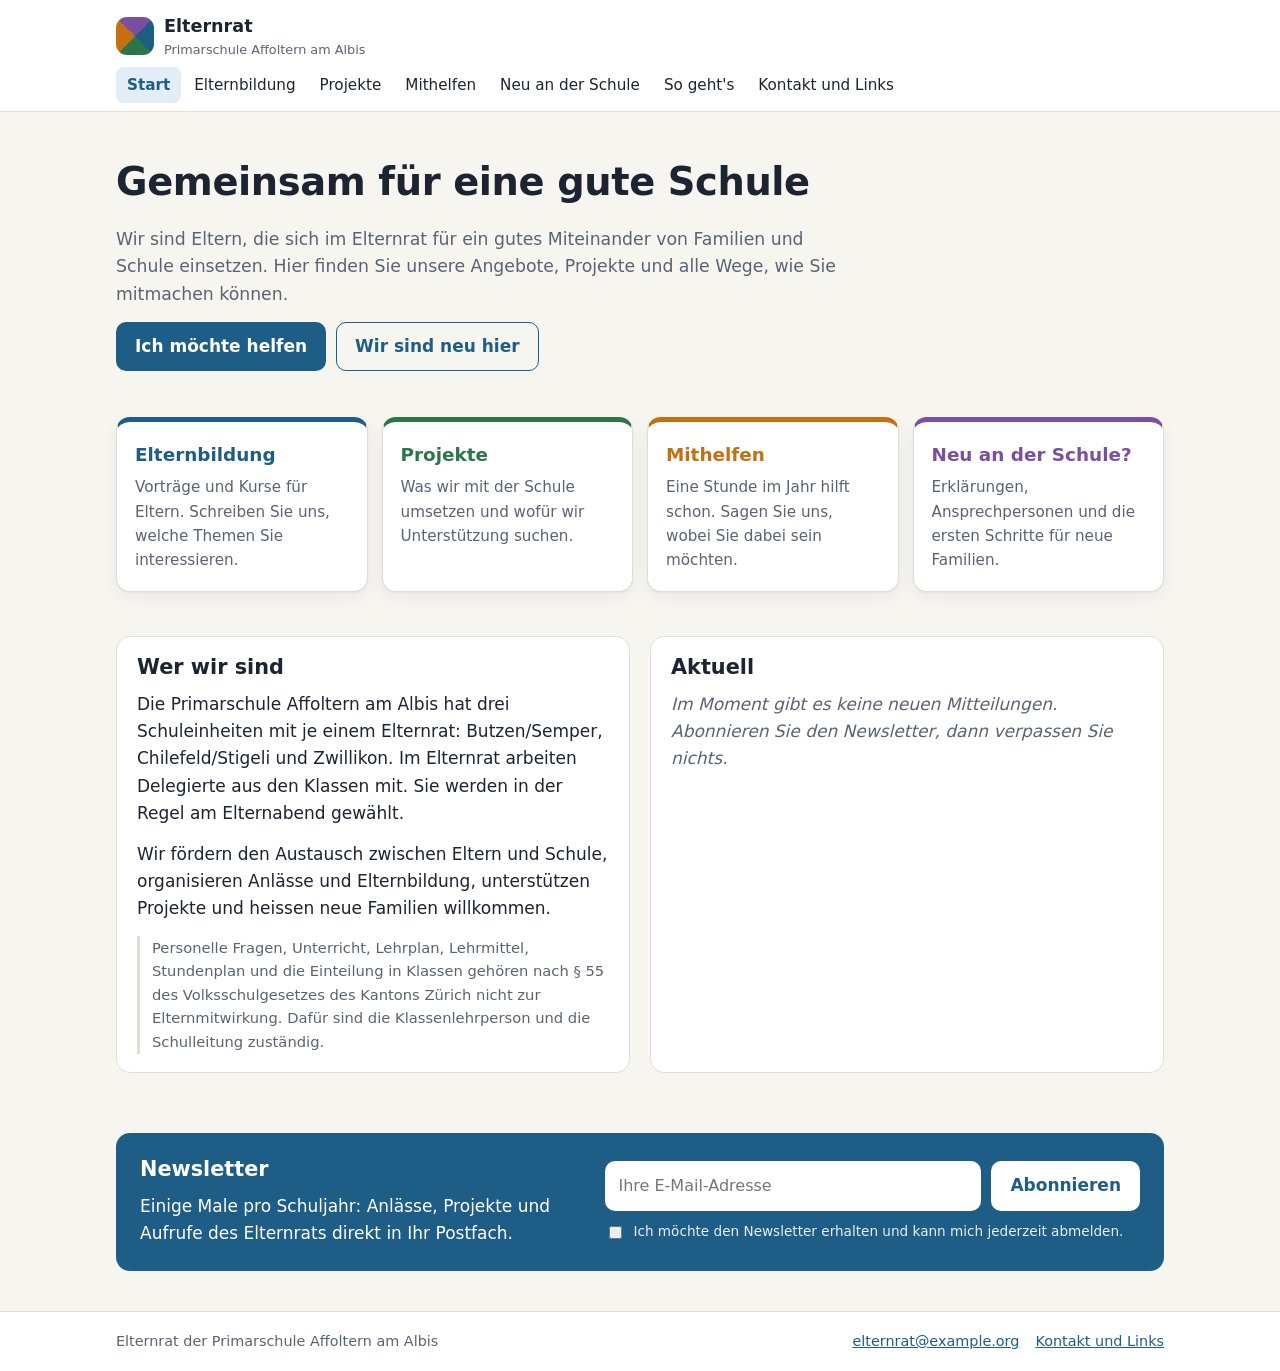
==== website/index.html @ ceb00a60 "Website des Elternrats der Primarschule Affoltern am Albis Statische Website mit Elternbildung (Them" ====
<!doctype html>
<html lang="de-CH">
<head>
  <meta charset="utf-8">
  <meta name="viewport" content="width=device-width, initial-scale=1">
  <title>Elternrat Primarschule Affoltern am Albis</title>
  <meta name="description" content="Elternrat der Primarschule Affoltern am Albis: Elternbildung, Projekte, Mithelfen, Informationen für neue Familien und Newsletter.">
  <link rel="icon" href="favicon.svg" type="image/svg+xml">
  <link rel="stylesheet" href="styles.css">
</head>
<body>
  <a class="skip" href="#inhalt">Zum Inhalt springen</a>

  <header class="site-header">
    <div class="wrap header-inner">
      <a class="brand" href="#start" data-tab="start">
        <span class="brand-mark" aria-hidden="true"></span>
        <span>
          <span class="brand-title">Elternrat</span>
          <span class="brand-sub">Primarschule Affoltern am Albis</span>
        </span>
      </a>
      <button class="menu-btn" type="button" aria-expanded="false" aria-controls="nav">Menü</button>
    </div>
    <nav class="wrap nav" id="nav" aria-label="Hauptnavigation">
      <a href="#start" data-tab="start">Start</a>
      <a href="#elternbildung" data-tab="elternbildung">Elternbildung</a>
      <a href="#projekte" data-tab="projekte">Projekte</a>
      <a href="#mithelfen" data-tab="mithelfen">Mithelfen</a>
      <a href="#neu" data-tab="neu">Neu an der Schule</a>
      <a href="#so-gehts" data-tab="so-gehts">So geht's</a>
      <a href="#kontakt" data-tab="kontakt">Kontakt und Links</a>
    </nav>
  </header>

  <main id="inhalt" class="wrap" tabindex="-1">

    <!-- Start -->
    <section class="tab" id="tab-start" data-section="start">
      <div class="hero">
        <h1>Gemeinsam für eine gute Schule</h1>
        <p class="lead">Wir sind Eltern, die sich im Elternrat für ein gutes Miteinander von Familien und Schule einsetzen. Hier finden Sie unsere Angebote, Projekte und alle Wege, wie Sie mitmachen können.</p>
        <p class="actions">
          <a class="btn" href="#mithelfen" data-tab="mithelfen">Ich möchte helfen</a>
          <a class="btn btn-ghost" href="#neu" data-tab="neu">Wir sind neu hier</a>
        </p>
      </div>

      <div class="tiles">
        <a class="tile t1" href="#elternbildung" data-tab="elternbildung">
          <strong>Elternbildung</strong>
          <span>Vorträge und Kurse für Eltern. Schreiben Sie uns, welche Themen Sie interessieren.</span>
        </a>
        <a class="tile t2" href="#projekte" data-tab="projekte">
          <strong>Projekte</strong>
          <span>Was wir mit der Schule umsetzen und wofür wir Unterstützung suchen.</span>
        </a>
        <a class="tile t3" href="#mithelfen" data-tab="mithelfen">
          <strong>Mithelfen</strong>
          <span>Eine Stunde im Jahr hilft schon. Sagen Sie uns, wobei Sie dabei sein möchten.</span>
        </a>
        <a class="tile t4" href="#neu" data-tab="neu">
          <strong>Neu an der Schule?</strong>
          <span>Erklärungen, Ansprechpersonen und die ersten Schritte für neue Familien.</span>
        </a>
      </div>

      <div class="grid-2">
        <section class="panel">
          <h2>Wer wir sind</h2>
          <p>Die Primarschule Affoltern am Albis hat drei Schuleinheiten mit je einem Elternrat: Butzen/Semper, Chilefeld/Stigeli und Zwillikon. Im Elternrat arbeiten Delegierte aus den Klassen mit. Sie werden in der Regel am Elternabend gewählt.</p>
          <p>Wir fördern den Austausch zwischen Eltern und Schule, organisieren Anlässe und Elternbildung, unterstützen Projekte und heissen neue Familien willkommen.</p>
          <p class="note-line">Personelle Fragen, Unterricht, Lehrplan, Lehrmittel, Stundenplan und die Einteilung in Klassen gehören nach § 55 des Volksschulgesetzes des Kantons Zürich nicht zur Elternmitwirkung. Dafür sind die Klassenlehrperson und die Schulleitung zuständig.</p>
        </section>
        <section class="panel">
          <h2>Aktuell</h2>
          <div id="news"></div>
        </section>
      </div>
    </section>

    <!-- Elternbildung -->
    <section class="tab" id="tab-elternbildung" data-section="elternbildung" hidden>
      <h1>Elternbildung</h1>
      <p class="lead">Kinder wachsen, Fragen wachsen mit. Wir organisieren Vorträge und Austauschabende zu Themen, die Eltern beschäftigen, und sammeln gute Angebote aus der Region.</p>

      <h2>Unsere nächsten Anlässe</h2>
      <div id="events"></div>

      <section class="panel">
        <h2>Schreiben Sie uns Ihre Themen</h2>
        <p>Welche Themen interessieren Sie? Je mehr Eltern sich melden, desto besser können wir planen.</p>
        <form class="form" data-form="themen">
          <fieldset>
            <legend>Themen, die mich interessieren</legend>
            <div class="check-grid">
              <label class="check"><input type="checkbox" name="themen" value="Kinder und Medien, Handy, Bildschirmzeit"> <span>Kinder und Medien, Handy, Bildschirmzeit</span></label>
              <label class="check"><input type="checkbox" name="themen" value="Lernen zu Hause und Hausaufgaben"> <span>Lernen zu Hause und Hausaufgaben</span></label>
              <label class="check"><input type="checkbox" name="themen" value="Mobbing und Konflikte unter Kindern"> <span>Mobbing und Konflikte unter Kindern</span></label>
              <label class="check"><input type="checkbox" name="themen" value="Übertritt in die Sekundarschule"> <span>Übertritt in die Sekundarschule</span></label>
              <label class="check"><input type="checkbox" name="themen" value="Mehrsprachigkeit in der Familie"> <span>Mehrsprachigkeit in der Familie</span></label>
              <label class="check"><input type="checkbox" name="themen" value="Ernährung und Bewegung"> <span>Ernährung und Bewegung</span></label>
              <label class="check"><input type="checkbox" name="themen" value="Taschengeld und Umgang mit Geld"> <span>Taschengeld und Umgang mit Geld</span></label>
              <label class="check"><input type="checkbox" name="themen" value="Erste Hilfe bei Kindern"> <span>Erste Hilfe bei Kindern</span></label>
              <label class="check"><input type="checkbox" name="themen" value="Grenzen setzen und Erziehung im Alltag"> <span>Grenzen setzen und Erziehung im Alltag</span></label>
            </div>
          </fieldset>
          <label>Eigener Vorschlag <span class="hint">freiwillig</span><textarea name="vorschlag" rows="3" maxlength="1500"></textarea></label>
          <div class="row">
            <label>Welche Zeit passt Ihnen am besten?
              <select name="zeit">
                <option value="">keine Angabe</option>
                <option>Unter der Woche, abends</option>
                <option>Samstagvormittag</option>
                <option>Online</option>
              </select>
            </label>
            <label>E-Mail <span class="hint">freiwillig, falls wir Sie einladen dürfen</span><input name="email" type="email" maxlength="200" autocomplete="email"></label>
          </div>
          <button type="submit" class="btn">Themen senden</button>
          <p class="form-status" role="status" aria-live="polite"></p>
        </form>
      </section>

      <h2>Angebote für Eltern in der Region und in der Schweiz</h2>
      <p class="meta">Eine Auswahl öffentlicher und gemeinnütziger Angebote. Kursdaten und Preise finden Sie jeweils auf den Seiten der Anbieter.</p>
      <div class="link-grid">
        <a class="link-card" href="https://www.elternbildung.ch/agenda" target="_blank" rel="noopener">
          <strong>Elternbildung CH</strong>
          <span>Dachverband der Elternbildung in der Schweiz mit Agenda für Kurse und Vorträge, auch online.</span>
          <small>elternbildung.ch</small>
        </a>
        <a class="link-card" href="https://www.zh.ch/de/familie/angebote-fuer-familien-mit-kindern/elternbildung/kurse-und-veranstaltungen.html" target="_blank" rel="noopener">
          <strong>Elternbildung Kanton Zürich</strong>
          <span>Kurse und Veranstaltungen für Eltern im Kanton Zürich, zusammengestellt von der kantonalen Geschäftsstelle Elternbildung.</span>
          <small>zh.ch</small>
        </a>
        <a class="link-card" href="https://www.zh.ch/de/familie/angebote-fuer-familien-mit-kindern/elternbildung/kantonale-elternbildungsangebote.html" target="_blank" rel="noopener">
          <strong>Angebote für fremdsprachige Eltern</strong>
          <span>Kantonale Programme wie «Startklar» und «Deutsch für Eltern» sowie Femmes-Tische und Männer-Tische.</span>
          <small>zh.ch</small>
        </a>
        <a class="link-card" href="https://www.femmestische.ch" target="_blank" rel="noopener">
          <strong>Femmes-Tische und Männer-Tische</strong>
          <span>Moderierte Gesprächsrunden in kleinen Gruppen, oft in der Muttersprache der Teilnehmenden. Informationen in vielen Sprachen.</span>
          <small>femmestische.ch</small>
        </a>
        <a class="link-card" href="https://www.kinderschutz.ch" target="_blank" rel="noopener">
          <strong>Elternkurs «Starke Eltern – Starke Kinder»</strong>
          <span>Kurs von Kinderschutz Schweiz zu Erziehung im Alltag und gewaltfreier Konfliktlösung, vor Ort und online.</span>
          <small>kinderschutz.ch</small>
        </a>
        <a class="link-card" href="https://www.jugendundmedien.ch" target="_blank" rel="noopener">
          <strong>Jugend und Medien</strong>
          <span>Plattform des Bundes zur Medienkompetenz mit Tipps für Eltern nach Alter der Kinder.</span>
          <small>jugendundmedien.ch</small>
        </a>
        <a class="link-card" href="https://www.projuventute.ch/de/elternberatung" target="_blank" rel="noopener">
          <strong>Pro Juventute Elternberatung</strong>
          <span>Beratung für Eltern rund um die Uhr sowie die Elternbriefe für die ersten Lebensjahre.</span>
          <small>projuventute.ch</small>
        </a>
        <a class="link-card" href="https://keo-zh.ch" target="_blank" rel="noopener">
          <strong>KEO Kanton Zürich</strong>
          <span>Kantonale Elternmitwirkungsorganisation mit Weiterbildungen und Austausch für Elternräte.</span>
          <small>keo-zh.ch</small>
        </a>
      </div>
    </section>

    <!-- Projekte -->
    <section class="tab" id="tab-projekte" data-section="projekte" hidden>
      <h1>Projekte</h1>
      <p class="lead">Gemeinsam mit der Schule setzen wir Projekte um, die den Kindern und Familien zugutekommen. Für einige suchen wir noch Unterstützung.</p>

      <h2>Wir suchen Unterstützung</h2>
      <div id="needs"></div>

      <h2>Aktuelle Projekte</h2>
      <div id="projects"></div>

      <section class="panel">
        <h2>Melden Sie sich, wenn Sie helfen möchten</h2>
        <form class="form" data-form="projekt">
          <div class="row">
            <label>Name <input name="name" required maxlength="120" autocomplete="name"></label>
            <label>E-Mail <input name="email" type="email" required maxlength="200" autocomplete="email"></label>
          </div>
          <div class="row">
            <label>Bei welchem Projekt?
              <select name="projekt" id="project-select"><option value="Allgemein">Ich bin offen für alles</option></select>
            </label>
            <label>Klasse Ihres Kindes <span class="hint">freiwillig</span><input name="klasse" maxlength="40"></label>
          </div>
          <label>Nachricht <span class="hint">freiwillig</span><textarea name="nachricht" rows="3" maxlength="1500"></textarea></label>
          <label class="check"><input type="checkbox" name="einwilligung" required> <span>Ich bin einverstanden, dass der Elternrat meine Angaben für die Organisation dieses Projekts verwendet.</span></label>
          <button type="submit" class="btn">Ich helfe mit</button>
          <p class="form-status" role="status" aria-live="polite"></p>
        </form>
      </section>

      <section class="panel">
        <h2>Haben Sie eine Projektidee?</h2>
        <p>Schreiben Sie uns, was Sie sich für die Schule wünschen und wie Sie sich die Umsetzung vorstellen. Wir besprechen jede Idee an unserer nächsten Sitzung und geben Ihnen Rückmeldung.</p>
        <form class="form" data-form="idee">
          <label>Ihre Idee <textarea name="idee" required rows="4" maxlength="2000"></textarea></label>
          <div class="row">
            <label>Name <span class="hint">freiwillig</span><input name="name" maxlength="120" autocomplete="name"></label>
            <label>E-Mail <span class="hint">für unsere Rückmeldung</span><input name="email" type="email" maxlength="200" autocomplete="email"></label>
          </div>
          <button type="submit" class="btn">Idee senden</button>
          <p class="form-status" role="status" aria-live="polite"></p>
        </form>
      </section>
    </section>

    <!-- Mithelfen -->
    <section class="tab" id="tab-mithelfen" data-section="mithelfen" hidden>
      <h1>Möchten Sie der Schule helfen?</h1>
      <p class="lead">Nicht alle haben Zeit für ein Amt im Elternrat. Viele können aber ab und zu eine Stunde helfen, einen Kuchen backen oder etwas übersetzen. Sagen Sie uns, wobei wir Sie anfragen dürfen. Sie entscheiden jedes Mal selbst, ob es passt.</p>

      <div class="help-grid">
        <div class="help-card"><strong>Anlässe</strong><span>Aufbau, Standbetreuung oder Aufräumen bei Sporttag, Räbeliechtli, Flohmarkt und Festen.</span></div>
        <div class="help-card"><strong>Backen und Verpflegung</strong><span>Ein Kuchen für den Kuchenstand oder Hilfe bei einer Znüni-Aktion.</span></div>
        <div class="help-card"><strong>Übersetzen</strong><span>Kurz für eine Familie übersetzen, die noch wenig Deutsch spricht.</span></div>
        <div class="help-card"><strong>Begleitung</strong><span>Klassen bei Ausflügen begleiten oder den Schulweg sicherer machen.</span></div>
        <div class="help-card"><strong>Beruf und Hobby zeigen</strong><span>Den Kindern bei einer Projektwoche den eigenen Beruf oder ein Hobby vorstellen.</span></div>
        <div class="help-card"><strong>Im Elternrat mitwirken</strong><span>Als Delegierte oder Delegierter die Eltern Ihrer Klasse vertreten.</span></div>
      </div>

      <section class="panel">
        <h2>Ich helfe gerne</h2>
        <form class="form" data-form="helfen">
          <div class="row">
            <label>Name <input name="name" required maxlength="120" autocomplete="name"></label>
            <label>E-Mail <input name="email" type="email" required maxlength="200" autocomplete="email"></label>
          </div>
          <div class="row">
            <label>Telefon <span class="hint">freiwillig</span><input name="telefon" type="tel" maxlength="40" autocomplete="tel"></label>
            <label>Schuleinheit
              <select name="schuleinheit">
                <option>Butzen/Semper</option>
                <option>Chilefeld/Stigeli</option>
                <option>Zwillikon</option>
              </select>
            </label>
          </div>
          <fieldset>
            <legend>Wobei dürfen wir Sie anfragen?</legend>
            <div class="check-grid">
              <label class="check"><input type="checkbox" name="bereiche" value="Anlässe"> <span>Anlässe</span></label>
              <label class="check"><input type="checkbox" name="bereiche" value="Backen und Verpflegung"> <span>Backen und Verpflegung</span></label>
              <label class="check"><input type="checkbox" name="bereiche" value="Übersetzen"> <span>Übersetzen</span></label>
              <label class="check"><input type="checkbox" name="bereiche" value="Begleitung"> <span>Begleitung</span></label>
              <label class="check"><input type="checkbox" name="bereiche" value="Beruf oder Hobby zeigen"> <span>Beruf oder Hobby zeigen</span></label>
              <label class="check"><input type="checkbox" name="bereiche" value="Handwerk und Basteln"> <span>Handwerk und Basteln</span></label>
              <label class="check"><input type="checkbox" name="bereiche" value="IT und Technik"> <span>IT und Technik</span></label>
              <label class="check"><input type="checkbox" name="bereiche" value="Interesse am Elternrat"> <span>Interesse am Elternrat</span></label>
            </div>
          </fieldset>
          <div class="row">
            <label>Wie oft?
              <select name="haeufigkeit">
                <option>Einmal pro Jahr</option>
                <option>Ab und zu eine Stunde</option>
                <option>Regelmässig</option>
              </select>
            </label>
            <label>Sprachen, die Sie sprechen <span class="hint">freiwillig</span><input name="sprachen" maxlength="120"></label>
          </div>
          <label class="check"><input type="checkbox" name="einwilligung" required> <span>Ich bin einverstanden, dass der Elternrat mich für passende Einsätze kontaktiert. Ich kann mich jederzeit wieder abmelden.</span></label>
          <button type="submit" class="btn">Anmelden</button>
          <p class="form-status" role="status" aria-live="polite"></p>
        </form>
      </section>
    </section>

    <!-- Neu an der Schule -->
    <section class="tab" id="tab-neu" data-section="neu" hidden>
      <h1>Neu an der Schule?</h1>
      <p class="lead">Herzlich willkommen in Affoltern am Albis! Der Anfang an einer neuen Schule wirft viele Fragen auf. Hier finden Sie die wichtigsten Antworten und Menschen, die Ihnen gerne weiterhelfen.</p>

      <div class="panel info">
        <p><strong>Andere Sprache?</strong> Sie können diese Seite in Ihrer Sprache lesen. In Chrome und Edge klicken Sie mit der rechten Maustaste und wählen «Übersetzen». In Safari auf dem iPhone tippen Sie auf «Aa» in der Adresszeile und dann auf «Website übersetzen».</p>
      </div>

      <h2>Die ersten Schritte</h2>
      <ol class="steps-list">
        <li><strong>Klassenlehrperson kennenlernen.</strong> Sie ist Ihre erste Ansprechperson für alle Fragen zu Ihrem Kind.</li>
        <li><strong>Elternabend besuchen.</strong> Dort erfahren Sie, wie das Schuljahr abläuft, und lernen andere Eltern kennen.</li>
        <li><strong>Newsletter abonnieren.</strong> So verpassen Sie keine Anlässe des Elternrats.</li>
        <li><strong>Eine Buddy-Familie finden.</strong> Eine Familie, die schon länger hier ist, beantwortet Ihre Fragen und begleitet Sie beim ersten Anlass.</li>
      </ol>

      <h2>Kleines ABC</h2>
      <dl class="glossary">
        <div><dt>Klassenlehrperson</dt><dd>Die Lehrerin oder der Lehrer, die oder der für die Klasse verantwortlich ist. Erste Ansprechperson für Eltern.</dd></div>
        <div><dt>Schulleitung</dt><dd>Leitet eine Schuleinheit. Nächste Ansprechstelle, wenn eine Frage mit der Klassenlehrperson nicht geklärt werden kann.</dd></div>
        <div><dt>Elternabend</dt><dd>Informationsabend der Klassenlehrperson für die Eltern einer Klasse, meist zu Beginn des Schuljahres.</dd></div>
        <div><dt>Elternrat</dt><dd>Eltern, die gemeinsam mit der Schule Anlässe und Projekte organisieren und die Anliegen der Eltern einbringen.</dd></div>
        <div><dt>Znüni</dt><dd>Kleine Zwischenmahlzeit in der Vormittagspause, zum Beispiel Obst, Gemüse oder Brot.</dd></div>
        <div><dt>Schulergänzende Betreuung</dt><dd>Betreuung vor und nach dem Unterricht und über Mittag. Auskunft gibt die Schulverwaltung.</dd></div>
      </dl>
      <p>Weitere Begriffe und Regeln erklärt die Schule im <a href="https://www.psa.ch/elternabc" target="_blank" rel="noopener">ABC der Primarschule Affoltern am Albis</a>.</p>

      <section class="panel">
        <h2>Eltern-Buddy</h2>
        <p>Möchten Sie von einer Familie begleitet werden, die schon länger hier lebt? Oder möchten Sie selbst eine neue Familie begleiten? Melden Sie sich bei uns.</p>
        <form class="form" data-form="buddy">
          <fieldset>
            <legend>Ich möchte …</legend>
            <label class="check"><input type="radio" name="art" value="Wir sind neu und möchten begleitet werden" checked> <span>… begleitet werden. Wir sind neu hier.</span></label>
            <label class="check"><input type="radio" name="art" value="Wir begleiten gerne eine neue Familie"> <span>… eine neue Familie begleiten.</span></label>
          </fieldset>
          <div class="row">
            <label>Name <input name="name" required maxlength="120" autocomplete="name"></label>
            <label>E-Mail <input name="email" type="email" required maxlength="200" autocomplete="email"></label>
          </div>
          <div class="row">
            <label>Sprachen <span class="hint">zum Beispiel Deutsch, Portugiesisch</span><input name="sprachen" maxlength="120"></label>
            <label>Schuleinheit
              <select name="schuleinheit">
                <option>Butzen/Semper</option>
                <option>Chilefeld/Stigeli</option>
                <option>Zwillikon</option>
              </select>
            </label>
          </div>
          <label class="check"><input type="checkbox" name="einwilligung" required> <span>Ich bin einverstanden, dass der Elternrat meinen Namen und meine E-Mail-Adresse an die vermittelte Familie weitergibt.</span></label>
          <button type="submit" class="btn">Eintragen</button>
          <p class="form-status" role="status" aria-live="polite"></p>
        </form>
      </section>

      <h2>Hilfe und Beratung</h2>
      <ul class="plain">
        <li><strong>kjz Affoltern</strong> (Kinder- und Jugendhilfezentrum): kostenlose und vertrauliche Erziehungs-, Familien- sowie Mütter- und Väterberatung. Im Winkel 2, 8910 Affoltern am Albis, Telefon 043 259 93 33. <a href="https://www.zh.ch/de/bildungsdirektion/amt-fuer-jugend-und-berufsberatung/kjz-affoltern.html" target="_blank" rel="noopener">Website</a></li>
        <li><strong>Elternnotruf</strong>: Beratung rund um die Uhr, Telefon 0848 35 45 55. <a href="https://www.elternnotruf.ch" target="_blank" rel="noopener">elternnotruf.ch</a></li>
        <li><strong>Pro Juventute Elternberatung</strong>: Telefon 058 261 61 61, rund um die Uhr. <a href="https://www.projuventute.ch/de/elternberatung" target="_blank" rel="noopener">projuventute.ch</a></li>
      </ul>
    </section>

    <!-- So geht's -->
    <section class="tab" id="tab-so-gehts" data-section="so-gehts" hidden>
      <h1>So geht's</h1>
      <p class="lead">Eine kurze Anleitung zu dieser Website und dazu, wie Sie sich einbringen können.</p>

      <ol class="tutorial">
        <li>
          <h2>Informiert bleiben</h2>
          <p>Abonnieren Sie unten auf jeder Seite unseren Newsletter. Sie erhalten einige Male pro Schuljahr eine E-Mail mit Anlässen, Projekten und Aufrufen. Die Abmeldung ist jederzeit mit einem Klick möglich.</p>
          <a class="btn btn-small btn-ghost" href="#newsletter">Zum Newsletter</a>
        </li>
        <li>
          <h2>Elternbildung</h2>
          <p>Unter «Elternbildung» finden Sie unsere nächsten Vorträge und Angebote aus der Region. Mit dem Formular sagen Sie uns, welche Themen Sie interessieren. Daraus planen wir die nächsten Anlässe.</p>
          <a class="btn btn-small btn-ghost" href="#elternbildung" data-tab="elternbildung">Zur Elternbildung</a>
        </li>
        <li>
          <h2>Bei einem Projekt helfen</h2>
          <p>Unter «Projekte» steht, wofür wir gerade Unterstützung suchen, zum Beispiel: «Sporttag, 6 Personen von 8 bis 12 Uhr». Wählen Sie das Projekt im Formular aus und senden Sie es ab. Wir melden uns mit allen Details.</p>
          <a class="btn btn-small btn-ghost" href="#projekte" data-tab="projekte">Zu den Projekten</a>
        </li>
        <li>
          <h2>Sich als Helferin oder Helfer melden</h2>
          <p>Unter «Mithelfen» geben Sie an, wobei wir Sie anfragen dürfen und wie oft. Wir schreiben Ihnen dann nur, wenn etwas zu Ihnen passt. Ein Nein ist immer in Ordnung.</p>
          <a class="btn btn-small btn-ghost" href="#mithelfen" data-tab="mithelfen">Zum Mithelfen</a>
        </li>
        <li>
          <h2>Eine Idee oder ein Anliegen einbringen</h2>
          <p>Ideen für die Schule senden Sie unter «Projekte». Wir besprechen jede Idee an unserer Sitzung und geben Rückmeldung. Fragen zu Ihrem Kind, zu Lehrpersonen oder zum Unterricht klären Sie bitte mit der Klassenlehrperson oder der Schulleitung.</p>
        </li>
        <li>
          <h2>Im Elternrat mitwirken</h2>
          <p>Die Delegierten werden in der Regel am Elternabend Ihrer Klasse gewählt. Wenn Sie sich vorstellen können mitzumachen, kreuzen Sie unter «Mithelfen» das Feld «Interesse am Elternrat» an. Wir melden uns vor dem Elternabend bei Ihnen.</p>
        </li>
        <li>
          <h2>Was passiert mit meinen Angaben?</h2>
          <p>Die Formulare senden Ihre Angaben per E-Mail an den Elternrat. Wir verwenden sie nur für den angegebenen Zweck und geben sie nicht weiter. Auf Wunsch löschen wir sie jederzeit.</p>
        </li>
      </ol>
    </section>

    <!-- Kontakt und Links -->
    <section class="tab" id="tab-kontakt" data-section="kontakt" hidden>
      <h1>Kontakt und Links</h1>

      <div class="grid-2">
        <section class="panel">
          <h2>Elternrat</h2>
          <p>Schreiben Sie uns: <a data-email href="#"></a></p>
          <p id="fb-contact"></p>
          <p>Die drei Elternräte auf der Website der Schule:</p>
          <ul class="plain">
            <li><a href="https://www.psa.ch/sebutzenfs" target="_blank" rel="noopener">Elternrat Butzen/Semper</a></li>
            <li><a href="https://www.psa.ch/sechilefeldfs" target="_blank" rel="noopener">Elternrat Chilefeld/Stigeli</a></li>
            <li><a href="https://psa.ch/de/schule/elternbildung/sezwillikonfs" target="_blank" rel="noopener">Elternrat Zwillikon</a></li>
          </ul>
        </section>

        <section class="panel">
          <h2>Primarschule Affoltern am Albis</h2>
          <address>
            Schulverwaltung<br>
            Obere Seewadelstrasse 14<br>
            8910 Affoltern am Albis<br>
            Telefon <a href="tel:+41433226010">043 322 60 10</a><br>
            <a href="mailto:primarschule@stadtaffoltern.ch">primarschule@stadtaffoltern.ch</a>
          </address>
          <p class="meta">Öffnungszeiten laut Website der Schule: Montag bis Freitag 8.00 bis 11.30 Uhr, Montag und Donnerstag zusätzlich 13.30 bis 17.00 Uhr.</p>
          <p><a href="https://www.psa.ch" target="_blank" rel="noopener">psa.ch</a> · <a href="https://www.psa.ch/elternabc" target="_blank" rel="noopener">ABC der Schule</a></p>
        </section>
      </div>

      <h2>Wichtige Adressen</h2>
      <div class="link-grid">
        <a class="link-card" href="https://www.zh.ch/de/bildungsdirektion/amt-fuer-jugend-und-berufsberatung/kjz-affoltern.html" target="_blank" rel="noopener">
          <strong>kjz Affoltern</strong>
          <span>Erziehungs-, Familien- sowie Mütter- und Väterberatung. Im Winkel 2, 8910 Affoltern am Albis, 043 259 93 33.</span>
          <small>zh.ch</small>
        </a>
        <a class="link-card" href="https://www.stadtaffoltern.ch/lebenssituationen/62587" target="_blank" rel="noopener">
          <strong>Stadt Affoltern am Albis: Familie und Kinder</strong>
          <span>Angebote und Anlaufstellen für Familien in Affoltern.</span>
          <small>stadtaffoltern.ch</small>
        </a>
        <a class="link-card" href="https://www.elternnotruf.ch" target="_blank" rel="noopener">
          <strong>Elternnotruf</strong>
          <span>Beratung für Eltern rund um die Uhr, 0848 35 45 55.</span>
          <small>elternnotruf.ch</small>
        </a>
        <a class="link-card" href="https://www.projuventute.ch/de/elternberatung" target="_blank" rel="noopener">
          <strong>Pro Juventute Elternberatung</strong>
          <span>Beratung rund um die Uhr, 058 261 61 61.</span>
          <small>projuventute.ch</small>
        </a>
        <a class="link-card" href="https://www.elternbildung.ch" target="_blank" rel="noopener">
          <strong>Elternbildung CH</strong>
          <span>Kurse, Vorträge und Informationen für Eltern in der ganzen Schweiz.</span>
          <small>elternbildung.ch</small>
        </a>
        <a class="link-card" href="https://www.zh.ch/de/familie/angebote-fuer-familien-mit-kindern/elternbildung.html" target="_blank" rel="noopener">
          <strong>Elternbildung Kanton Zürich</strong>
          <span>Kantonale Angebote und Kursübersicht für Eltern.</span>
          <small>zh.ch</small>
        </a>
        <a class="link-card" href="https://keo-zh.ch" target="_blank" rel="noopener">
          <strong>KEO Kanton Zürich</strong>
          <span>Dachorganisation der Elternmitwirkung im Kanton Zürich.</span>
          <small>keo-zh.ch</small>
        </a>
        <a class="link-card" href="https://www.jugendundmedien.ch" target="_blank" rel="noopener">
          <strong>Jugend und Medien</strong>
          <span>Medienkompetenz: Tipps für Eltern.</span>
          <small>jugendundmedien.ch</small>
        </a>
      </div>
      <p class="meta">Notfall: Polizei 117, Sanität 144, Beratung für Kinder und Jugendliche 147.</p>
    </section>

    <!-- Newsletter, auf jeder Seite sichtbar -->
    <section class="newsletter" id="newsletter">
      <div>
        <h2>Newsletter</h2>
        <p>Einige Male pro Schuljahr: Anlässe, Projekte und Aufrufe des Elternrats direkt in Ihr Postfach.</p>
      </div>
      <form class="newsletter-form" id="newsletter-form">
        <label class="visually-hidden" for="nl-email">E-Mail-Adresse</label>
        <input id="nl-email" name="email" type="email" required placeholder="Ihre E-Mail-Adresse" autocomplete="email">
        <button type="submit" class="btn">Abonnieren</button>
        <label class="check small"><input type="checkbox" name="einwilligung" required> <span>Ich möchte den Newsletter erhalten und kann mich jederzeit abmelden.</span></label>
        <p class="form-status" role="status" aria-live="polite"></p>
      </form>
    </section>
  </main>

  <footer class="site-footer">
    <div class="wrap footer-inner">
      <p>Elternrat der Primarschule Affoltern am Albis</p>
      <p class="footer-links">
        <a data-email href="#"></a>
        <a id="fb-footer" class="fb" href="#" target="_blank" rel="noopener" hidden>Facebook</a>
        <a href="#kontakt" data-tab="kontakt">Kontakt und Links</a>
      </p>
    </div>
  </footer>

  <script src="config.js"></script>
  <script src="content.js"></script>
  <script src="main.js"></script>
</body>
</html>
---- website/styles.css ----
:root {
  --bg: #f7f5f0;
  --surface: #ffffff;
  --soft: #efece4;
  --text: #1c2331;
  --muted: #5a6371;
  --line: #e2ded4;
  --primary: #1e5d86;
  --on-primary: #ffffff;
  --primary-soft: #e2edf5;
  --c1: #1e5d86;
  --c2: #2c7548;
  --c3: #c46f12;
  --c4: #7a4fa0;
  --ok: #2c7548;
  --ok-bg: #e2f2e8;
  --err: #b3261e;
  --err-bg: #fbe8e6;
  --radius: 14px;
  --shadow: 0 1px 2px rgba(20, 30, 50, .06), 0 6px 18px rgba(20, 30, 50, .05);
  color-scheme: light;
}

@media (prefers-color-scheme: dark) {
  :root {
    --bg: #13161c;
    --surface: #1b1f27;
    --soft: #232833;
    --text: #e8e9ec;
    --muted: #a4aab5;
    --line: #2e343f;
    --primary: #74b5e2;
    --on-primary: #0c1520;
    --primary-soft: #1d2d3b;
    --c1: #74b5e2;
    --c2: #82cf9e;
    --c3: #f0b35e;
    --c4: #c09ae4;
    --ok: #82cf9e;
    --ok-bg: #1b3325;
    --err: #ff8a80;
    --err-bg: #3a1f1d;
    color-scheme: dark;
  }
}

* { box-sizing: border-box; }
[hidden] { display: none !important; }
html { scroll-padding-top: 120px; }
body { margin: 0; font: 17px/1.6 system-ui, -apple-system, "Segoe UI", Roboto, "Helvetica Neue", Arial, sans-serif; background: var(--bg); color: var(--text); }
a { color: var(--primary); }
h1, h2, h3 { line-height: 1.25; margin: 0 0 .5em; }
h1 { font-size: clamp(1.7rem, 4.5vw, 2.4rem); margin-top: 1em; letter-spacing: -0.01em; }
h2 { font-size: 1.3rem; margin-top: 1.4em; }
h3 { font-size: 1.08rem; }
p { margin: 0 0 .8em; }
address { font-style: normal; margin-bottom: .8em; }
.wrap { max-width: 1080px; margin: 0 auto; padding: 0 16px; }
main { outline: none; padding-bottom: 40px; }
.skip { position: absolute; left: -999px; }
.skip:focus { left: 16px; top: 8px; z-index: 20; background: var(--surface); padding: 8px 12px; }
.visually-hidden { position: absolute; width: 1px; height: 1px; overflow: hidden; clip: rect(0 0 0 0); white-space: nowrap; }

/* Kopfzeile */
.site-header { background: var(--surface); border-bottom: 1px solid var(--line); position: sticky; top: 0; z-index: 10; }
.header-inner { display: flex; align-items: center; justify-content: space-between; gap: 12px; padding-top: 12px; padding-bottom: 6px; }
.brand { display: flex; align-items: center; gap: 10px; text-decoration: none; color: var(--text); }
.brand-mark { width: 38px; height: 38px; border-radius: 11px; flex-shrink: 0; background: conic-gradient(from 45deg, var(--c1) 0 25%, var(--c2) 0 50%, var(--c3) 0 75%, var(--c4) 0); }
.brand-title { display: block; font-weight: 750; font-size: 1.1rem; }
.brand-sub { display: block; font-size: .8rem; color: var(--muted); }
.menu-btn { display: none; border: 1px solid var(--line); background: var(--surface); color: var(--text); border-radius: 9px; padding: 6px 12px; font: inherit; font-size: .9rem; }
.nav { display: flex; flex-wrap: wrap; gap: 2px; padding-bottom: 8px; }
.nav a { padding: 6px 11px; border-radius: 8px; text-decoration: none; color: var(--text); font-size: .95rem; }
.nav a:hover { background: var(--soft); }
.nav a.active { background: var(--primary-soft); color: var(--primary); font-weight: 650; }

@media (max-width: 820px) {
  .menu-btn { display: inline-block; }
  .nav { display: none; flex-direction: column; padding-bottom: 12px; }
  .nav.open { display: flex; }
  .nav a { padding: 10px 12px; }
}

/* Inhalte */
.hero { padding: 8px 0; }
.lead { color: var(--muted); font-size: 1.08rem; max-width: 68ch; }
.actions { display: flex; flex-wrap: wrap; gap: 10px; }
.tiles { display: grid; grid-template-columns: repeat(auto-fit, minmax(220px, 1fr)); gap: 14px; margin: 24px 0; }
.tile { display: flex; flex-direction: column; gap: 6px; padding: 18px; background: var(--surface); border: 1px solid var(--line); border-top: 5px solid var(--tc); border-radius: var(--radius); box-shadow: var(--shadow); text-decoration: none; color: var(--text); }
.tile strong { font-size: 1.15rem; color: var(--tc); }
.tile span { color: var(--muted); font-size: .95rem; }
.tile:hover { border-color: var(--tc); }
.t1 { --tc: var(--c1); }
.t2 { --tc: var(--c2); }
.t3 { --tc: var(--c3); }
.t4 { --tc: var(--c4); }
.grid-2 { display: grid; grid-template-columns: repeat(auto-fit, minmax(300px, 1fr)); gap: 20px; }
.panel { background: var(--surface); border: 1px solid var(--line); border-radius: var(--radius); padding: 18px 20px; margin: 20px 0; }
.panel > h2:first-child { margin-top: 0; }
.panel > :last-child { margin-bottom: 0; }
.info { background: var(--primary-soft); border-color: transparent; }
.card { background: var(--surface); border: 1px solid var(--line); border-radius: var(--radius); padding: 16px 18px; margin-bottom: 12px; box-shadow: var(--shadow); }
.card > :last-child { margin-bottom: 0; }
.item { padding: 10px 0; border-bottom: 1px solid var(--line); }
.item:last-child { border-bottom: 0; }
.meta { color: var(--muted); font-size: .88rem; margin-bottom: 4px; }
.empty { color: var(--muted); font-style: italic; }
.note-line { color: var(--muted); font-size: .92rem; border-left: 3px solid var(--line); padding-left: 12px; }

.link-grid { display: grid; grid-template-columns: repeat(auto-fill, minmax(250px, 1fr)); gap: 12px; margin-bottom: 16px; }
.link-card { display: flex; flex-direction: column; gap: 4px; padding: 16px; background: var(--surface); border: 1px solid var(--line); border-radius: 12px; text-decoration: none; color: var(--text); }
.link-card strong { color: var(--primary); }
.link-card span { font-size: .93rem; color: var(--muted); }
.link-card small { margin-top: auto; padding-top: 6px; color: var(--muted); font-size: .8rem; }
.link-card:hover { border-color: var(--primary); }

.help-grid { display: grid; grid-template-columns: repeat(auto-fill, minmax(220px, 1fr)); gap: 12px; margin: 16px 0; }
.help-card { display: flex; flex-direction: column; gap: 4px; padding: 16px; background: var(--surface); border: 1px solid var(--line); border-left: 4px solid var(--c3); border-radius: 12px; }
.help-card span { color: var(--muted); font-size: .93rem; }

.steps-list { padding-left: 1.3em; }
.steps-list li { margin-bottom: 8px; }
.glossary { margin: 0 0 12px; }
.glossary div { padding: 10px 0; border-bottom: 1px solid var(--line); }
.glossary dt { font-weight: 700; }
.glossary dd { margin: 2px 0 0; }
.plain { padding-left: 1.2em; }
.plain li { margin-bottom: 8px; }

.tutorial { list-style: none; padding: 0; margin: 0; counter-reset: step; display: grid; gap: 12px; }
.tutorial li { position: relative; background: var(--surface); border: 1px solid var(--line); border-radius: var(--radius); padding: 16px 18px 16px 64px; counter-increment: step; }
.tutorial li::before { content: counter(step); position: absolute; left: 18px; top: 16px; width: 32px; height: 32px; border-radius: 50%; background: var(--primary); color: var(--on-primary); font-weight: 700; display: grid; place-items: center; }
.tutorial h2 { margin: 2px 0 6px; font-size: 1.12rem; }
.tutorial li > :last-child { margin-bottom: 0; }

/* Formulare */
.form { display: grid; gap: 14px; max-width: 760px; }
.row { display: grid; grid-template-columns: repeat(auto-fit, minmax(220px, 1fr)); gap: 12px; }
label { display: grid; gap: 4px; font-weight: 600; font-size: .95rem; }
.hint { font-weight: 400; color: var(--muted); font-size: .85rem; }
input, textarea, select { font: inherit; font-size: 1rem; font-weight: 400; padding: 10px 12px; border: 1px solid var(--line); border-radius: 10px; background: var(--surface); color: var(--text); width: 100%; }
input:focus, textarea:focus, select:focus, a:focus-visible, button:focus-visible { outline: 3px solid color-mix(in srgb, var(--primary) 45%, transparent); outline-offset: 1px; }
fieldset { border: 1px solid var(--line); border-radius: 10px; padding: 10px 14px 12px; margin: 0; display: grid; gap: 6px; }
legend { font-weight: 650; padding: 0 4px; }
.check { display: flex; gap: 8px; align-items: flex-start; font-weight: 400; }
.check input { width: auto; margin-top: 5px; flex-shrink: 0; }
.check.small { font-size: .85rem; color: var(--muted); }
.check-grid { display: grid; grid-template-columns: repeat(auto-fill, minmax(230px, 1fr)); gap: 4px 14px; }

.btn { display: inline-flex; align-items: center; justify-content: center; border: 1px solid transparent; border-radius: 10px; padding: 10px 18px; font: inherit; font-weight: 650; background: var(--primary); color: var(--on-primary); text-decoration: none; cursor: pointer; }
.form > .btn { justify-self: start; }
.btn-ghost { background: transparent; color: var(--primary); border-color: var(--primary); }
.btn-small { padding: 6px 12px; font-size: .9rem; }
.form-status:empty { display: none; }
.form-status { margin: 0; padding: 10px 12px; border-radius: 10px; }
.form-status.ok { background: var(--ok-bg); color: var(--ok); }
.form-status.error { background: var(--err-bg); color: var(--err); }

/* Newsletter */
.newsletter { display: grid; grid-template-columns: 1fr 1.2fr; gap: 20px; align-items: center; margin: 40px 0 0; padding: 24px; border-radius: var(--radius); background: var(--primary); color: var(--on-primary); }
.newsletter h2 { margin-top: 0; }
.newsletter p { margin-bottom: 0; }
.newsletter-form { display: grid; grid-template-columns: 1fr auto; gap: 10px; }
.newsletter-form input[type=email] { border-color: transparent; }
.newsletter-form .btn { background: var(--on-primary); color: var(--primary); }
.newsletter-form .check, .newsletter-form .form-status { grid-column: 1 / -1; }
.newsletter-form .check.small { color: inherit; opacity: .9; }
.newsletter .form-status.ok { background: rgba(255, 255, 255, .18); color: inherit; }
@media (max-width: 720px) {
  .newsletter { grid-template-columns: 1fr; }
  .newsletter-form { grid-template-columns: 1fr; }
}

/* Fusszeile */
.site-footer { border-top: 1px solid var(--line); background: var(--surface); color: var(--muted); font-size: .9rem; margin-top: 40px; }
.footer-inner { display: flex; flex-wrap: wrap; justify-content: space-between; gap: 8px 20px; padding-top: 18px; padding-bottom: 18px; }
.footer-inner p { margin: 0; }
.footer-links { display: flex; flex-wrap: wrap; gap: 16px; }
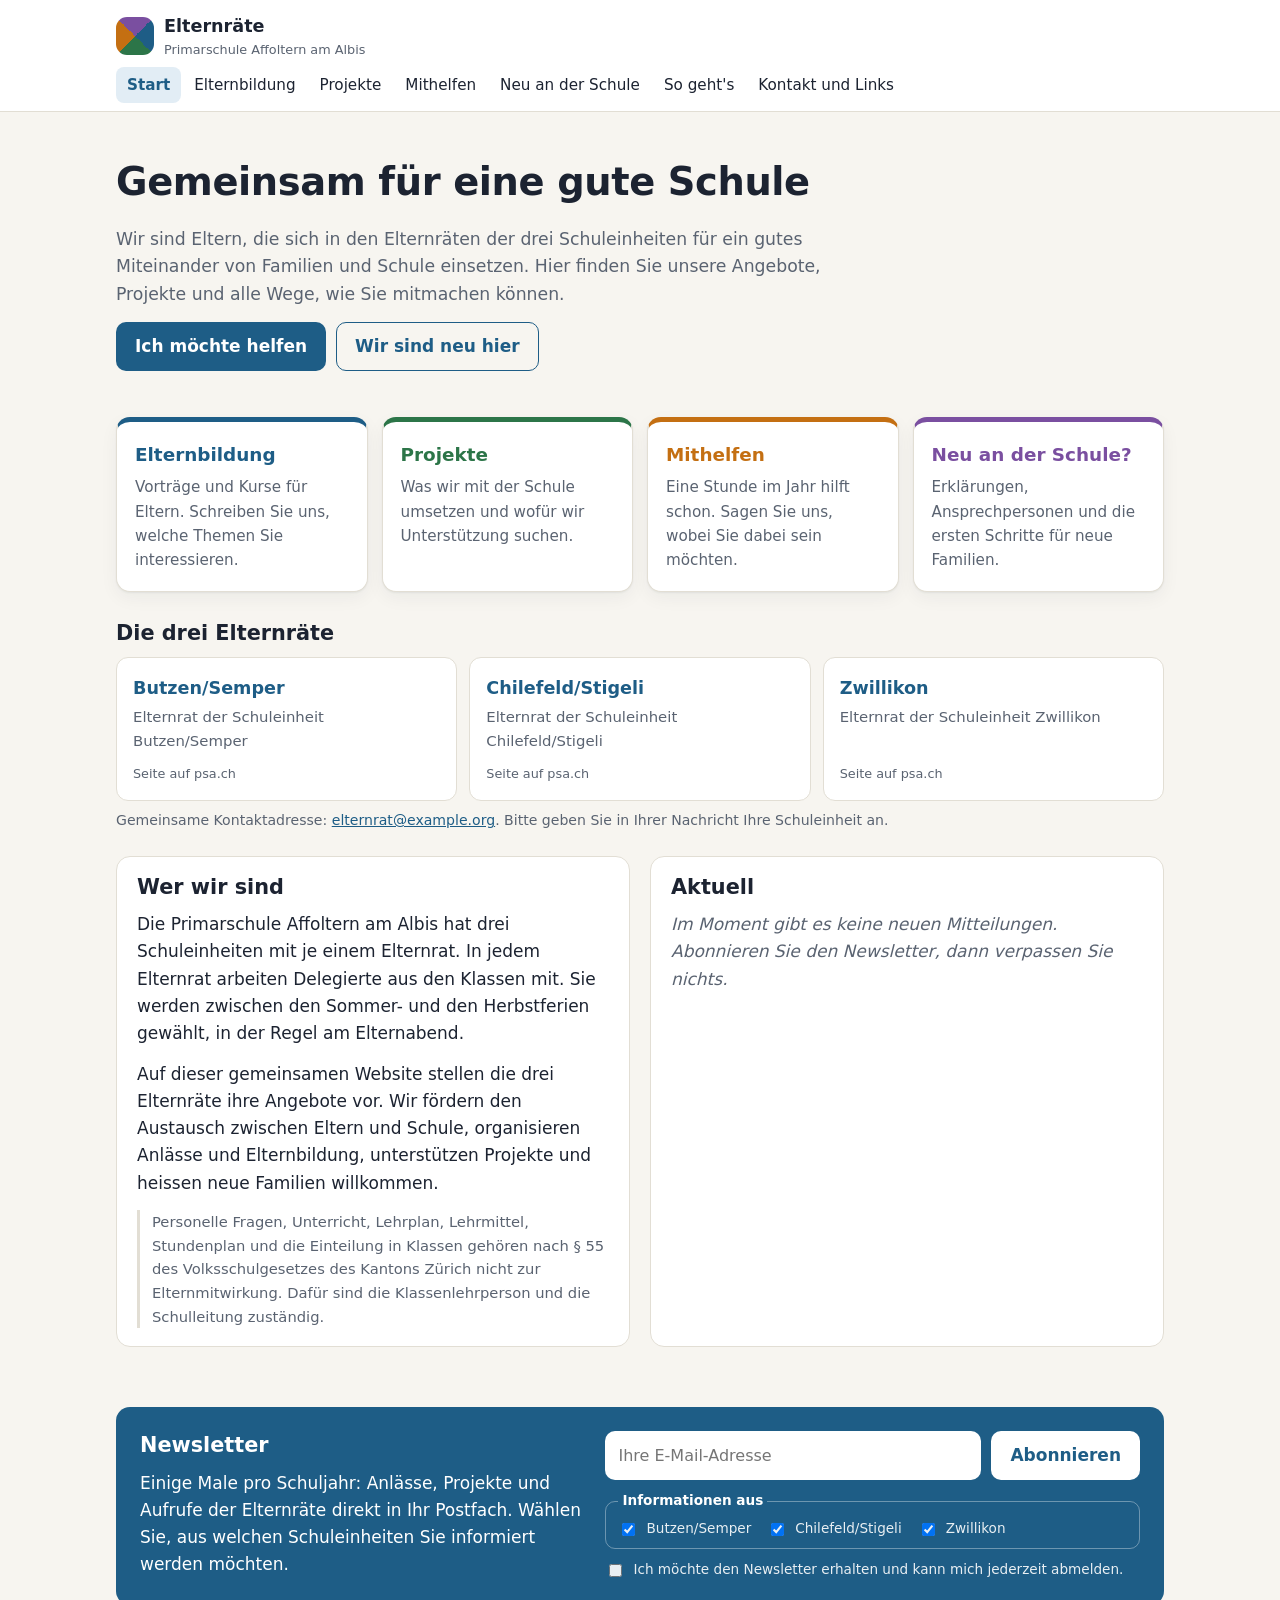
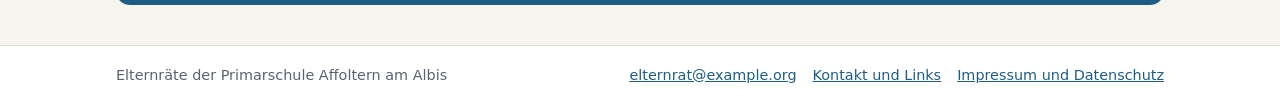
==== commit fc833d86: "Gemeinsame Website der drei Elternräte Startseite mit den drei Elternräten, Kennzeichnung und Filter" ====
--- a/website/index.html
+++ b/website/index.html
@@ -3,8 +3,8 @@
 <head>
   <meta charset="utf-8">
   <meta name="viewport" content="width=device-width, initial-scale=1">
-  <title>Elternrat Primarschule Affoltern am Albis</title>
-  <meta name="description" content="Elternrat der Primarschule Affoltern am Albis: Elternbildung, Projekte, Mithelfen, Informationen für neue Familien und Newsletter.">
+  <title>Elternräte Primarschule Affoltern am Albis</title>
+  <meta name="description" content="Elternräte der Primarschule Affoltern am Albis: Elternbildung, Projekte, Mithelfen, Informationen für neue Familien und Newsletter.">
   <link rel="icon" href="favicon.svg" type="image/svg+xml">
   <link rel="stylesheet" href="styles.css">
 </head>
@@ -16,7 +16,7 @@
       <a class="brand" href="#start" data-tab="start">
         <span class="brand-mark" aria-hidden="true"></span>
         <span>
-          <span class="brand-title">Elternrat</span>
+          <span class="brand-title">Elternräte</span>
           <span class="brand-sub">Primarschule Affoltern am Albis</span>
         </span>
       </a>
@@ -39,7 +39,7 @@
     <section class="tab" id="tab-start" data-section="start">
       <div class="hero">
         <h1>Gemeinsam für eine gute Schule</h1>
-        <p class="lead">Wir sind Eltern, die sich im Elternrat für ein gutes Miteinander von Familien und Schule einsetzen. Hier finden Sie unsere Angebote, Projekte und alle Wege, wie Sie mitmachen können.</p>
+        <p class="lead">Wir sind Eltern, die sich in den Elternräten der drei Schuleinheiten für ein gutes Miteinander von Familien und Schule einsetzen. Hier finden Sie unsere Angebote, Projekte und alle Wege, wie Sie mitmachen können.</p>
         <p class="actions">
           <a class="btn" href="#mithelfen" data-tab="mithelfen">Ich möchte helfen</a>
           <a class="btn btn-ghost" href="#neu" data-tab="neu">Wir sind neu hier</a>
@@ -65,11 +65,19 @@
         </a>
       </div>
 
+      <h2>Die drei Elternräte</h2>
+      <div class="units">
+        <a class="unit-card" href="https://www.psa.ch/sebutzenfs" target="_blank" rel="noopener"><strong>Butzen/Semper</strong><span>Elternrat der Schuleinheit Butzen/Semper</span><small>Seite auf psa.ch</small></a>
+        <a class="unit-card" href="https://www.psa.ch/sechilefeldfs" target="_blank" rel="noopener"><strong>Chilefeld/Stigeli</strong><span>Elternrat der Schuleinheit Chilefeld/Stigeli</span><small>Seite auf psa.ch</small></a>
+        <a class="unit-card" href="https://psa.ch/de/schule/elternbildung/sezwillikonfs" target="_blank" rel="noopener"><strong>Zwillikon</strong><span>Elternrat der Schuleinheit Zwillikon</span><small>Seite auf psa.ch</small></a>
+      </div>
+      <p class="meta">Gemeinsame Kontaktadresse: <a data-email href="#"></a>. Bitte geben Sie in Ihrer Nachricht Ihre Schuleinheit an.</p>
+
       <div class="grid-2">
         <section class="panel">
           <h2>Wer wir sind</h2>
-          <p>Die Primarschule Affoltern am Albis hat drei Schuleinheiten mit je einem Elternrat: Butzen/Semper, Chilefeld/Stigeli und Zwillikon. Im Elternrat arbeiten Delegierte aus den Klassen mit. Sie werden in der Regel am Elternabend gewählt.</p>
-          <p>Wir fördern den Austausch zwischen Eltern und Schule, organisieren Anlässe und Elternbildung, unterstützen Projekte und heissen neue Familien willkommen.</p>
+          <p>Die Primarschule Affoltern am Albis hat drei Schuleinheiten mit je einem Elternrat. In jedem Elternrat arbeiten Delegierte aus den Klassen mit. Sie werden zwischen den Sommer- und den Herbstferien gewählt, in der Regel am Elternabend.</p>
+          <p>Auf dieser gemeinsamen Website stellen die drei Elternräte ihre Angebote vor. Wir fördern den Austausch zwischen Eltern und Schule, organisieren Anlässe und Elternbildung, unterstützen Projekte und heissen neue Familien willkommen.</p>
           <p class="note-line">Personelle Fragen, Unterricht, Lehrplan, Lehrmittel, Stundenplan und die Einteilung in Klassen gehören nach § 55 des Volksschulgesetzes des Kantons Zürich nicht zur Elternmitwirkung. Dafür sind die Klassenlehrperson und die Schulleitung zuständig.</p>
         </section>
         <section class="panel">
@@ -84,6 +92,14 @@
       <h1>Elternbildung</h1>
       <p class="lead">Kinder wachsen, Fragen wachsen mit. Wir organisieren Vorträge und Austauschabende zu Themen, die Eltern beschäftigen, und sammeln gute Angebote aus der Region.</p>
 
+      <label class="unit-filter">Schuleinheit
+        <select data-unit-filter>
+          <option value="">Alle anzeigen</option>
+          <option>Butzen/Semper</option>
+          <option>Chilefeld/Stigeli</option>
+          <option>Zwillikon</option>
+        </select>
+      </label>
       <h2>Unsere nächsten Anlässe</h2>
       <div id="events"></div>
 
@@ -117,6 +133,16 @@
             </label>
             <label>E-Mail <span class="hint">freiwillig, falls wir Sie einladen dürfen</span><input name="email" type="email" maxlength="200" autocomplete="email"></label>
           </div>
+          <div class="row">
+            <label>Schuleinheit
+              <select name="schuleinheit">
+                <option>Alle Schuleinheiten</option>
+                <option>Butzen/Semper</option>
+                <option>Chilefeld/Stigeli</option>
+                <option>Zwillikon</option>
+              </select>
+            </label>
+          </div>
           <button type="submit" class="btn">Themen senden</button>
           <p class="form-status" role="status" aria-live="polite"></p>
         </form>
@@ -173,6 +199,14 @@
       <h1>Projekte</h1>
       <p class="lead">Gemeinsam mit der Schule setzen wir Projekte um, die den Kindern und Familien zugutekommen. Für einige suchen wir noch Unterstützung.</p>
 
+      <label class="unit-filter">Schuleinheit
+        <select data-unit-filter>
+          <option value="">Alle anzeigen</option>
+          <option>Butzen/Semper</option>
+          <option>Chilefeld/Stigeli</option>
+          <option>Zwillikon</option>
+        </select>
+      </label>
       <h2>Wir suchen Unterstützung</h2>
       <div id="needs"></div>
 
@@ -190,9 +224,16 @@
             <label>Bei welchem Projekt?
               <select name="projekt" id="project-select"><option value="Allgemein">Ich bin offen für alles</option></select>
             </label>
-            <label>Klasse Ihres Kindes <span class="hint">freiwillig</span><input name="klasse" maxlength="40"></label>
-          </div>
-          <label>Nachricht <span class="hint">freiwillig</span><textarea name="nachricht" rows="3" maxlength="1500"></textarea></label>
+            <label>Schuleinheit
+              <select name="schuleinheit">
+                <option>Alle Schuleinheiten</option>
+                <option>Butzen/Semper</option>
+                <option>Chilefeld/Stigeli</option>
+                <option>Zwillikon</option>
+              </select>
+            </label>
+          </div>
+          <label>Nachricht <span class="hint">freiwillig, zum Beispiel Klasse Ihres Kindes oder wann Sie Zeit haben</span><textarea name="nachricht" rows="3" maxlength="1500"></textarea></label>
           <label class="check"><input type="checkbox" name="einwilligung" required> <span>Ich bin einverstanden, dass der Elternrat meine Angaben für die Organisation dieses Projekts verwendet.</span></label>
           <button type="submit" class="btn">Ich helfe mit</button>
           <p class="form-status" role="status" aria-live="polite"></p>
@@ -201,9 +242,19 @@
 
       <section class="panel">
         <h2>Haben Sie eine Projektidee?</h2>
-        <p>Schreiben Sie uns, was Sie sich für die Schule wünschen und wie Sie sich die Umsetzung vorstellen. Wir besprechen jede Idee an unserer nächsten Sitzung und geben Ihnen Rückmeldung.</p>
+        <p>Schreiben Sie uns, was Sie sich für die Schule wünschen und wie Sie sich die Umsetzung vorstellen. Der Elternrat Ihrer Schuleinheit bespricht die Idee an seiner nächsten Sitzung und gibt Ihnen Rückmeldung. Ideen für alle drei Schuleinheiten besprechen die Elternräte gemeinsam.</p>
         <form class="form" data-form="idee">
           <label>Ihre Idee <textarea name="idee" required rows="4" maxlength="2000"></textarea></label>
+          <div class="row">
+            <label>Schuleinheit
+              <select name="schuleinheit">
+                <option>Alle Schuleinheiten</option>
+                <option>Butzen/Semper</option>
+                <option>Chilefeld/Stigeli</option>
+                <option>Zwillikon</option>
+              </select>
+            </label>
+          </div>
           <div class="row">
             <label>Name <span class="hint">freiwillig</span><input name="name" maxlength="120" autocomplete="name"></label>
             <label>E-Mail <span class="hint">für unsere Rückmeldung</span><input name="email" type="email" maxlength="200" autocomplete="email"></label>
@@ -239,6 +290,7 @@
             <label>Telefon <span class="hint">freiwillig</span><input name="telefon" type="tel" maxlength="40" autocomplete="tel"></label>
             <label>Schuleinheit
               <select name="schuleinheit">
+                <option>Weiss ich noch nicht</option>
                 <option>Butzen/Semper</option>
                 <option>Chilefeld/Stigeli</option>
                 <option>Zwillikon</option>
@@ -320,6 +372,7 @@
             <label>Sprachen <span class="hint">zum Beispiel Deutsch, Portugiesisch</span><input name="sprachen" maxlength="120"></label>
             <label>Schuleinheit
               <select name="schuleinheit">
+                <option>Weiss ich noch nicht</option>
                 <option>Butzen/Semper</option>
                 <option>Chilefeld/Stigeli</option>
                 <option>Zwillikon</option>
@@ -368,15 +421,15 @@
         </li>
         <li>
           <h2>Eine Idee oder ein Anliegen einbringen</h2>
-          <p>Ideen für die Schule senden Sie unter «Projekte». Wir besprechen jede Idee an unserer Sitzung und geben Rückmeldung. Fragen zu Ihrem Kind, zu Lehrpersonen oder zum Unterricht klären Sie bitte mit der Klassenlehrperson oder der Schulleitung.</p>
+          <p>Ideen für die Schule senden Sie unter «Projekte». Der Elternrat Ihrer Schuleinheit bespricht jede Idee an seiner Sitzung und gibt Rückmeldung. Fragen zu Ihrem Kind, zu Lehrpersonen oder zum Unterricht klären Sie bitte mit der Klassenlehrperson oder der Schulleitung.</p>
         </li>
         <li>
           <h2>Im Elternrat mitwirken</h2>
-          <p>Die Delegierten werden in der Regel am Elternabend Ihrer Klasse gewählt. Wenn Sie sich vorstellen können mitzumachen, kreuzen Sie unter «Mithelfen» das Feld «Interesse am Elternrat» an. Wir melden uns vor dem Elternabend bei Ihnen.</p>
+          <p>Jede Schuleinheit hat einen eigenen Elternrat. Die Delegierten werden zwischen den Sommer- und den Herbstferien gewählt, in der Regel am Elternabend Ihrer Klasse. Wenn Sie sich vorstellen können mitzumachen, kreuzen Sie unter «Mithelfen» das Feld «Interesse am Elternrat» an. Wir melden uns vor dem Elternabend bei Ihnen.</p>
         </li>
         <li>
           <h2>Was passiert mit meinen Angaben?</h2>
-          <p>Die Formulare senden Ihre Angaben per E-Mail an den Elternrat. Wir verwenden sie nur für den angegebenen Zweck und geben sie nicht weiter. Auf Wunsch löschen wir sie jederzeit.</p>
+          <p>Die Formulare senden Ihre Angaben per E-Mail an die gemeinsame Adresse der Elternräte. Wir leiten sie an den Elternrat Ihrer Schuleinheit weiter, verwenden sie nur für den angegebenen Zweck und löschen sie auf Wunsch jederzeit. Mehr dazu im <a href="#impressum" data-tab="impressum">Impressum und Datenschutz</a>.</p>
         </li>
       </ol>
     </section>
@@ -387,8 +440,8 @@
 
       <div class="grid-2">
         <section class="panel">
-          <h2>Elternrat</h2>
-          <p>Schreiben Sie uns: <a data-email href="#"></a></p>
+          <h2>Elternräte</h2>
+          <p>Gemeinsame Adresse der drei Elternräte: <a data-email href="#"></a>. Bitte nennen Sie Ihre Schuleinheit, damit wir Ihre Nachricht weiterleiten können.</p>
           <p id="fb-contact"></p>
           <p>Die drei Elternräte auf der Website der Schule:</p>
           <ul class="plain">
@@ -458,16 +511,45 @@
       <p class="meta">Notfall: Polizei 117, Sanität 144, Beratung für Kinder und Jugendliche 147.</p>
     </section>
 
+    <!-- Impressum und Datenschutz -->
+    <section class="tab" id="tab-impressum" data-section="impressum" hidden>
+      <h1>Impressum und Datenschutz</h1>
+      <section class="panel">
+        <h2>Verantwortlich für diese Website</h2>
+        <p>Die Elternräte der Primarschule Affoltern am Albis: Butzen/Semper, Chilefeld/Stigeli und Zwillikon. Die Elternräte sind die Gremien der Elternmitwirkung der Schuleinheiten. Die Website ist kein Angebot der Schulverwaltung.</p>
+        <p>Kontakt: <a data-email href="#"></a></p>
+        <div class="table-wrap">
+          <table>
+            <thead><tr><th>Elternrat</th><th>Verantwortlich für die Inhalte</th></tr></thead>
+            <tbody id="responsible"></tbody>
+          </table>
+        </div>
+      </section>
+      <section class="panel">
+        <h2>Datenschutz</h2>
+        <p>Diese Website setzt keine Cookies, verwendet keine Statistik- oder Werbedienste und bindet keine Inhalte von Facebook oder anderen sozialen Netzwerken ein. Links zu anderen Websites öffnen deren Seiten; dort gelten deren Datenschutzbestimmungen.</p>
+        <p>Wenn Sie ein Formular nutzen, werden Ihre Angaben per E-Mail an die gemeinsame Adresse der Elternräte gesendet. Wir verwenden sie nur für den Zweck, den Sie im Formular angeben, leiten sie an den Elternrat Ihrer Schuleinheit weiter und geben sie nicht an Dritte weiter. Angaben zu Einsätzen und Anlässen löschen wir spätestens am Ende des Schuljahres, sofern Sie nicht ausdrücklich in unserer Liste der Helferinnen und Helfer bleiben möchten.</p>
+        <p id="newsletter-privacy">Für den Newsletter speichern wir Ihre E-Mail-Adresse und die gewählten Schuleinheiten. Sie können sich jederzeit abmelden.</p>
+        <p>Sie können jederzeit Auskunft über Ihre gespeicherten Angaben verlangen und deren Berichtigung oder Löschung beantragen. Schreiben Sie dazu an <a data-email href="#"></a>.</p>
+      </section>
+    </section>
+
     <!-- Newsletter, auf jeder Seite sichtbar -->
     <section class="newsletter" id="newsletter">
       <div>
         <h2>Newsletter</h2>
-        <p>Einige Male pro Schuljahr: Anlässe, Projekte und Aufrufe des Elternrats direkt in Ihr Postfach.</p>
+        <p>Einige Male pro Schuljahr: Anlässe, Projekte und Aufrufe der Elternräte direkt in Ihr Postfach. Wählen Sie, aus welchen Schuleinheiten Sie informiert werden möchten.</p>
       </div>
       <form class="newsletter-form" id="newsletter-form">
         <label class="visually-hidden" for="nl-email">E-Mail-Adresse</label>
         <input id="nl-email" name="email" type="email" required placeholder="Ihre E-Mail-Adresse" autocomplete="email">
         <button type="submit" class="btn">Abonnieren</button>
+        <fieldset class="nl-units">
+          <legend>Informationen aus</legend>
+          <label class="check small"><input type="checkbox" name="einheiten" value="Butzen/Semper" checked> <span>Butzen/Semper</span></label>
+          <label class="check small"><input type="checkbox" name="einheiten" value="Chilefeld/Stigeli" checked> <span>Chilefeld/Stigeli</span></label>
+          <label class="check small"><input type="checkbox" name="einheiten" value="Zwillikon" checked> <span>Zwillikon</span></label>
+        </fieldset>
         <label class="check small"><input type="checkbox" name="einwilligung" required> <span>Ich möchte den Newsletter erhalten und kann mich jederzeit abmelden.</span></label>
         <p class="form-status" role="status" aria-live="polite"></p>
       </form>
@@ -476,11 +558,12 @@
 
   <footer class="site-footer">
     <div class="wrap footer-inner">
-      <p>Elternrat der Primarschule Affoltern am Albis</p>
+      <p>Elternräte der Primarschule Affoltern am Albis</p>
       <p class="footer-links">
         <a data-email href="#"></a>
         <a id="fb-footer" class="fb" href="#" target="_blank" rel="noopener" hidden>Facebook</a>
         <a href="#kontakt" data-tab="kontakt">Kontakt und Links</a>
+        <a href="#impressum" data-tab="impressum">Impressum und Datenschutz</a>
       </p>
     </div>
   </footer>
--- a/website/styles.css
+++ b/website/styles.css
@@ -133,6 +133,22 @@
 .tutorial h2 { margin: 2px 0 6px; font-size: 1.12rem; }
 .tutorial li > :last-child { margin-bottom: 0; }
 
+/* Schuleinheiten */
+.units { display: grid; grid-template-columns: repeat(auto-fit, minmax(220px, 1fr)); gap: 12px; margin-bottom: 8px; }
+.unit-card { display: flex; flex-direction: column; gap: 4px; padding: 16px; background: var(--surface); border: 1px solid var(--line); border-radius: 12px; text-decoration: none; color: var(--text); }
+.unit-card strong { font-size: 1.1rem; color: var(--primary); }
+.unit-card span { color: var(--muted); font-size: .93rem; }
+.unit-card small { color: var(--muted); font-size: .8rem; margin-top: auto; padding-top: 6px; }
+.unit-card:hover { border-color: var(--primary); }
+.tag { display: inline-block; font-size: .76rem; font-weight: 650; padding: 1px 8px; border-radius: 99px; background: var(--primary-soft); color: var(--primary); vertical-align: middle; }
+.unit-filter { max-width: 280px; margin: 8px 0 4px; }
+.table-wrap { overflow-x: auto; }
+table { width: 100%; border-collapse: collapse; font-size: .95rem; }
+th, td { text-align: left; padding: 8px 10px; border-bottom: 1px solid var(--line); }
+th { font-size: .82rem; color: var(--muted); }
+.nl-units { grid-column: 1 / -1; border-color: rgba(255, 255, 255, .35); display: flex; flex-wrap: wrap; gap: 4px 16px; padding: 6px 12px 8px; }
+.nl-units legend { font-size: .85rem; font-weight: 600; }
+
 /* Formulare */
 .form { display: grid; gap: 14px; max-width: 760px; }
 .row { display: grid; grid-template-columns: repeat(auto-fit, minmax(220px, 1fr)); gap: 12px; }
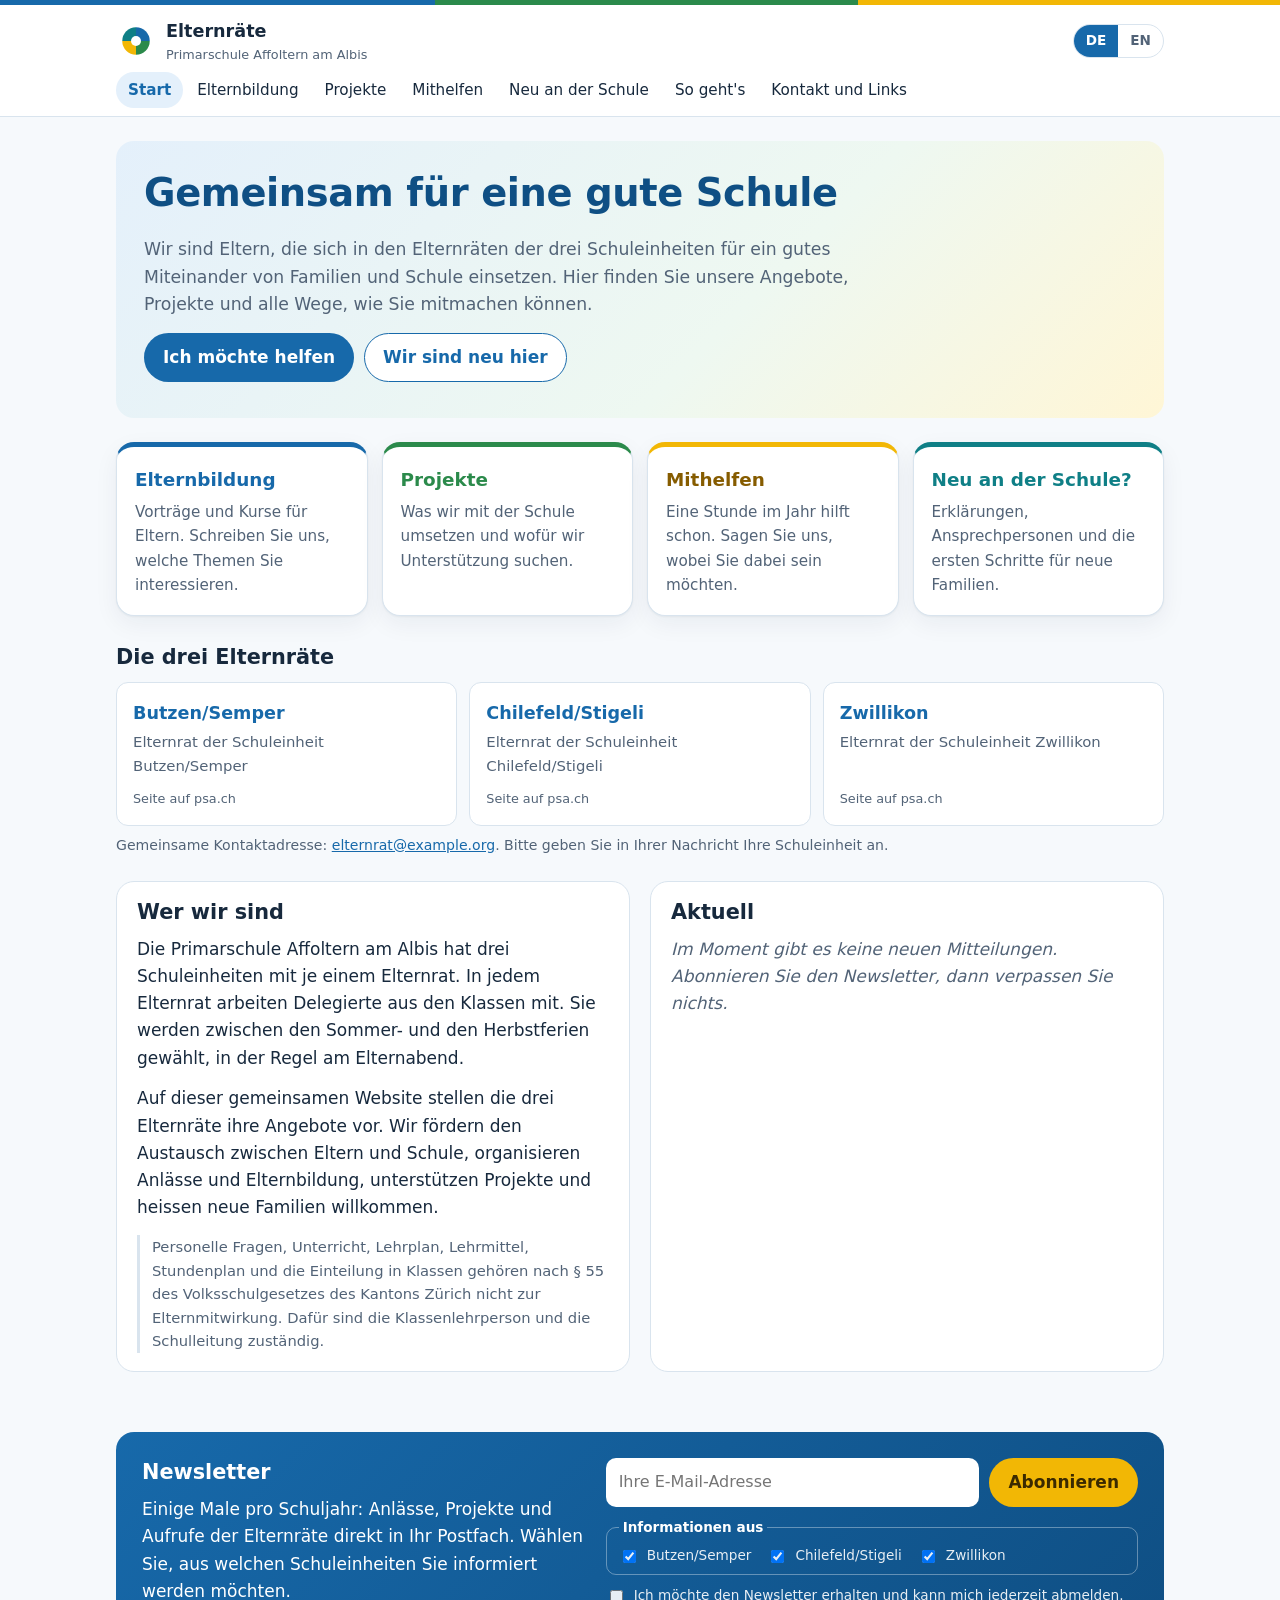
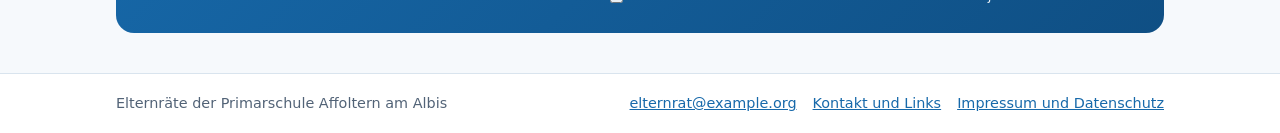
==== commit 1608f177: "Helles, schulisches Design und englische Version Farben neu: Weiss, Himmelblau, Grün und Gelb, immer" ====
--- a/website/index.html
+++ b/website/index.html
@@ -5,6 +5,7 @@
   <meta name="viewport" content="width=device-width, initial-scale=1">
   <title>Elternräte Primarschule Affoltern am Albis</title>
   <meta name="description" content="Elternräte der Primarschule Affoltern am Albis: Elternbildung, Projekte, Mithelfen, Informationen für neue Familien und Newsletter.">
+  <link rel="alternate" hreflang="en" href="en.html">
   <link rel="icon" href="favicon.svg" type="image/svg+xml">
   <link rel="stylesheet" href="styles.css">
 </head>
@@ -20,7 +21,13 @@
           <span class="brand-sub">Primarschule Affoltern am Albis</span>
         </span>
       </a>
-      <button class="menu-btn" type="button" aria-expanded="false" aria-controls="nav">Menü</button>
+      <div class="header-tools">
+        <nav class="lang-switch" aria-label="Sprache">
+          <span aria-current="true">DE</span>
+          <a href="en.html" hreflang="en" lang="en" data-lang-link title="English">EN</a>
+        </nav>
+        <button class="menu-btn" type="button" aria-expanded="false" aria-controls="nav">Menü</button>
+      </div>
     </div>
     <nav class="wrap nav" id="nav" aria-label="Hauptnavigation">
       <a href="#start" data-tab="start">Start</a>
@@ -333,6 +340,7 @@
       <p class="lead">Herzlich willkommen in Affoltern am Albis! Der Anfang an einer neuen Schule wirft viele Fragen auf. Hier finden Sie die wichtigsten Antworten und Menschen, die Ihnen gerne weiterhelfen.</p>
 
       <div class="panel info">
+        <p><strong>English?</strong> This website is also available <a href="en.html#neu" lang="en">in English</a>.</p>
         <p><strong>Andere Sprache?</strong> Sie können diese Seite in Ihrer Sprache lesen. In Chrome und Edge klicken Sie mit der rechten Maustaste und wählen «Übersetzen». In Safari auf dem iPhone tippen Sie auf «Aa» in der Adresszeile und dann auf «Website übersetzen».</p>
       </div>
 
--- a/website/styles.css
+++ b/website/styles.css
@@ -1,47 +1,31 @@
 :root {
-  --bg: #f7f5f0;
+  --bg: #f6f9fc;
   --surface: #ffffff;
-  --soft: #efece4;
-  --text: #1c2331;
-  --muted: #5a6371;
-  --line: #e2ded4;
-  --primary: #1e5d86;
+  --soft: #edf4fb;
+  --text: #17293d;
+  --muted: #526377;
+  --line: #d9e4ee;
+  --primary: #1769aa;
+  --primary-dark: #0f4f84;
   --on-primary: #ffffff;
-  --primary-soft: #e2edf5;
-  --c1: #1e5d86;
-  --c2: #2c7548;
-  --c3: #c46f12;
-  --c4: #7a4fa0;
-  --ok: #2c7548;
-  --ok-bg: #e2f2e8;
+  --primary-soft: #e4f0fb;
+  --green: #2b8a4b;
+  --green-soft: #e6f4ea;
+  --yellow: #f2b705;
+  --yellow-text: #865c00;
+  --yellow-soft: #fff6d6;
+  --teal: #0f7f86;
+  --c1: var(--primary);
+  --c2: var(--green);
+  --c3: var(--yellow);
+  --c4: var(--teal);
+  --ok: #23703c;
+  --ok-bg: #e6f4ea;
   --err: #b3261e;
   --err-bg: #fbe8e6;
-  --radius: 14px;
-  --shadow: 0 1px 2px rgba(20, 30, 50, .06), 0 6px 18px rgba(20, 30, 50, .05);
+  --radius: 18px;
+  --shadow: 0 1px 2px rgba(23, 41, 61, .05), 0 8px 24px rgba(23, 41, 61, .06);
   color-scheme: light;
-}
-
-@media (prefers-color-scheme: dark) {
-  :root {
-    --bg: #13161c;
-    --surface: #1b1f27;
-    --soft: #232833;
-    --text: #e8e9ec;
-    --muted: #a4aab5;
-    --line: #2e343f;
-    --primary: #74b5e2;
-    --on-primary: #0c1520;
-    --primary-soft: #1d2d3b;
-    --c1: #74b5e2;
-    --c2: #82cf9e;
-    --c3: #f0b35e;
-    --c4: #c09ae4;
-    --ok: #82cf9e;
-    --ok-bg: #1b3325;
-    --err: #ff8a80;
-    --err-bg: #3a1f1d;
-    color-scheme: dark;
-  }
 }
 
 * { box-sizing: border-box; }
@@ -50,7 +34,7 @@
 body { margin: 0; font: 17px/1.6 system-ui, -apple-system, "Segoe UI", Roboto, "Helvetica Neue", Arial, sans-serif; background: var(--bg); color: var(--text); }
 a { color: var(--primary); }
 h1, h2, h3 { line-height: 1.25; margin: 0 0 .5em; }
-h1 { font-size: clamp(1.7rem, 4.5vw, 2.4rem); margin-top: 1em; letter-spacing: -0.01em; }
+h1 { font-size: clamp(1.7rem, 4.5vw, 2.4rem); margin-top: 1em; letter-spacing: -0.01em; color: var(--primary-dark); }
 h2 { font-size: 1.3rem; margin-top: 1.4em; }
 h3 { font-size: 1.08rem; }
 p { margin: 0 0 .8em; }
@@ -63,14 +47,19 @@
 
 /* Kopfzeile */
 .site-header { background: var(--surface); border-bottom: 1px solid var(--line); position: sticky; top: 0; z-index: 10; }
+.site-header::before { content: ""; display: block; height: 5px; background: linear-gradient(90deg, var(--primary) 0 34%, var(--green) 34% 67%, var(--yellow) 67%); }
+.header-tools { display: flex; align-items: center; gap: 8px; }
+.lang-switch { display: inline-flex; border: 1px solid var(--line); border-radius: 999px; overflow: hidden; font-size: .85rem; font-weight: 700; }
+.lang-switch a, .lang-switch span { padding: 5px 12px; text-decoration: none; color: var(--muted); }
+.lang-switch [aria-current] { background: var(--primary); color: var(--on-primary); }
 .header-inner { display: flex; align-items: center; justify-content: space-between; gap: 12px; padding-top: 12px; padding-bottom: 6px; }
 .brand { display: flex; align-items: center; gap: 10px; text-decoration: none; color: var(--text); }
-.brand-mark { width: 38px; height: 38px; border-radius: 11px; flex-shrink: 0; background: conic-gradient(from 45deg, var(--c1) 0 25%, var(--c2) 0 50%, var(--c3) 0 75%, var(--c4) 0); }
+.brand-mark { width: 40px; height: 40px; border-radius: 12px; flex-shrink: 0; background: url(favicon.svg) center / cover no-repeat; }
 .brand-title { display: block; font-weight: 750; font-size: 1.1rem; }
 .brand-sub { display: block; font-size: .8rem; color: var(--muted); }
-.menu-btn { display: none; border: 1px solid var(--line); background: var(--surface); color: var(--text); border-radius: 9px; padding: 6px 12px; font: inherit; font-size: .9rem; }
+.menu-btn { display: none; border: 1px solid var(--line); background: var(--surface); color: var(--text); border-radius: 999px; padding: 6px 12px; font: inherit; font-size: .9rem; }
 .nav { display: flex; flex-wrap: wrap; gap: 2px; padding-bottom: 8px; }
-.nav a { padding: 6px 11px; border-radius: 8px; text-decoration: none; color: var(--text); font-size: .95rem; }
+.nav a { padding: 6px 12px; border-radius: 999px; text-decoration: none; color: var(--text); font-size: .95rem; }
 .nav a:hover { background: var(--soft); }
 .nav a.active { background: var(--primary-soft); color: var(--primary); font-weight: 650; }
 
@@ -82,23 +71,24 @@
 }
 
 /* Inhalte */
-.hero { padding: 8px 0; }
+.hero { margin-top: 24px; padding: 28px 28px 22px; border-radius: var(--radius); background: linear-gradient(135deg, var(--primary-soft) 0%, #eef8f1 60%, var(--yellow-soft) 100%); }
+.hero h1 { margin-top: 0; color: var(--primary-dark); }
 .lead { color: var(--muted); font-size: 1.08rem; max-width: 68ch; }
 .actions { display: flex; flex-wrap: wrap; gap: 10px; }
 .tiles { display: grid; grid-template-columns: repeat(auto-fit, minmax(220px, 1fr)); gap: 14px; margin: 24px 0; }
 .tile { display: flex; flex-direction: column; gap: 6px; padding: 18px; background: var(--surface); border: 1px solid var(--line); border-top: 5px solid var(--tc); border-radius: var(--radius); box-shadow: var(--shadow); text-decoration: none; color: var(--text); }
-.tile strong { font-size: 1.15rem; color: var(--tc); }
+.tile strong { font-size: 1.15rem; color: var(--tt, var(--tc)); }
 .tile span { color: var(--muted); font-size: .95rem; }
 .tile:hover { border-color: var(--tc); }
 .t1 { --tc: var(--c1); }
 .t2 { --tc: var(--c2); }
-.t3 { --tc: var(--c3); }
+.t3 { --tc: var(--c3); --tt: var(--yellow-text); }
 .t4 { --tc: var(--c4); }
 .grid-2 { display: grid; grid-template-columns: repeat(auto-fit, minmax(300px, 1fr)); gap: 20px; }
 .panel { background: var(--surface); border: 1px solid var(--line); border-radius: var(--radius); padding: 18px 20px; margin: 20px 0; }
 .panel > h2:first-child { margin-top: 0; }
 .panel > :last-child { margin-bottom: 0; }
-.info { background: var(--primary-soft); border-color: transparent; }
+.info { background: var(--yellow-soft); border-color: transparent; }
 .card { background: var(--surface); border: 1px solid var(--line); border-radius: var(--radius); padding: 16px 18px; margin-bottom: 12px; box-shadow: var(--shadow); }
 .card > :last-child { margin-bottom: 0; }
 .item { padding: 10px 0; border-bottom: 1px solid var(--line); }
@@ -115,7 +105,7 @@
 .link-card:hover { border-color: var(--primary); }
 
 .help-grid { display: grid; grid-template-columns: repeat(auto-fill, minmax(220px, 1fr)); gap: 12px; margin: 16px 0; }
-.help-card { display: flex; flex-direction: column; gap: 4px; padding: 16px; background: var(--surface); border: 1px solid var(--line); border-left: 4px solid var(--c3); border-radius: 12px; }
+.help-card { display: flex; flex-direction: column; gap: 4px; padding: 16px; background: var(--surface); border: 1px solid var(--line); border-left: 5px solid var(--yellow); border-radius: 14px; }
 .help-card span { color: var(--muted); font-size: .93rem; }
 
 .steps-list { padding-left: 1.3em; }
@@ -129,7 +119,7 @@
 
 .tutorial { list-style: none; padding: 0; margin: 0; counter-reset: step; display: grid; gap: 12px; }
 .tutorial li { position: relative; background: var(--surface); border: 1px solid var(--line); border-radius: var(--radius); padding: 16px 18px 16px 64px; counter-increment: step; }
-.tutorial li::before { content: counter(step); position: absolute; left: 18px; top: 16px; width: 32px; height: 32px; border-radius: 50%; background: var(--primary); color: var(--on-primary); font-weight: 700; display: grid; place-items: center; }
+.tutorial li::before { content: counter(step); position: absolute; left: 18px; top: 16px; width: 32px; height: 32px; border-radius: 50%; background: var(--green); color: var(--on-primary); font-weight: 700; display: grid; place-items: center; }
 .tutorial h2 { margin: 2px 0 6px; font-size: 1.12rem; }
 .tutorial li > :last-child { margin-bottom: 0; }
 
@@ -140,7 +130,7 @@
 .unit-card span { color: var(--muted); font-size: .93rem; }
 .unit-card small { color: var(--muted); font-size: .8rem; margin-top: auto; padding-top: 6px; }
 .unit-card:hover { border-color: var(--primary); }
-.tag { display: inline-block; font-size: .76rem; font-weight: 650; padding: 1px 8px; border-radius: 99px; background: var(--primary-soft); color: var(--primary); vertical-align: middle; }
+.tag { display: inline-block; font-size: .76rem; font-weight: 650; padding: 1px 8px; border-radius: 99px; background: var(--green-soft); color: var(--ok); vertical-align: middle; }
 .unit-filter { max-width: 280px; margin: 8px 0 4px; }
 .table-wrap { overflow-x: auto; }
 table { width: 100%; border-collapse: collapse; font-size: .95rem; }
@@ -163,9 +153,10 @@
 .check.small { font-size: .85rem; color: var(--muted); }
 .check-grid { display: grid; grid-template-columns: repeat(auto-fill, minmax(230px, 1fr)); gap: 4px 14px; }
 
-.btn { display: inline-flex; align-items: center; justify-content: center; border: 1px solid transparent; border-radius: 10px; padding: 10px 18px; font: inherit; font-weight: 650; background: var(--primary); color: var(--on-primary); text-decoration: none; cursor: pointer; }
+.btn { display: inline-flex; align-items: center; justify-content: center; border: 1px solid transparent; border-radius: 999px; padding: 10px 18px; font: inherit; font-weight: 650; background: var(--primary); color: var(--on-primary); text-decoration: none; cursor: pointer; }
 .form > .btn { justify-self: start; }
-.btn-ghost { background: transparent; color: var(--primary); border-color: var(--primary); }
+.btn-ghost { background: var(--surface); color: var(--primary); border-color: var(--primary); }
+.btn:hover { filter: brightness(1.06); }
 .btn-small { padding: 6px 12px; font-size: .9rem; }
 .form-status:empty { display: none; }
 .form-status { margin: 0; padding: 10px 12px; border-radius: 10px; }
@@ -173,12 +164,13 @@
 .form-status.error { background: var(--err-bg); color: var(--err); }
 
 /* Newsletter */
-.newsletter { display: grid; grid-template-columns: 1fr 1.2fr; gap: 20px; align-items: center; margin: 40px 0 0; padding: 24px; border-radius: var(--radius); background: var(--primary); color: var(--on-primary); }
+.newsletter { display: grid; grid-template-columns: 1fr 1.2fr; gap: 20px; align-items: center; margin: 40px 0 0; padding: 26px; border-radius: var(--radius); background: linear-gradient(135deg, var(--primary) 0%, var(--primary-dark) 100%); color: var(--on-primary); }
+.newsletter h2 { color: var(--on-primary); }
 .newsletter h2 { margin-top: 0; }
 .newsletter p { margin-bottom: 0; }
 .newsletter-form { display: grid; grid-template-columns: 1fr auto; gap: 10px; }
 .newsletter-form input[type=email] { border-color: transparent; }
-.newsletter-form .btn { background: var(--on-primary); color: var(--primary); }
+.newsletter-form .btn { background: var(--yellow); color: #3b2a00; }
 .newsletter-form .check, .newsletter-form .form-status { grid-column: 1 / -1; }
 .newsletter-form .check.small { color: inherit; opacity: .9; }
 .newsletter .form-status.ok { background: rgba(255, 255, 255, .18); color: inherit; }
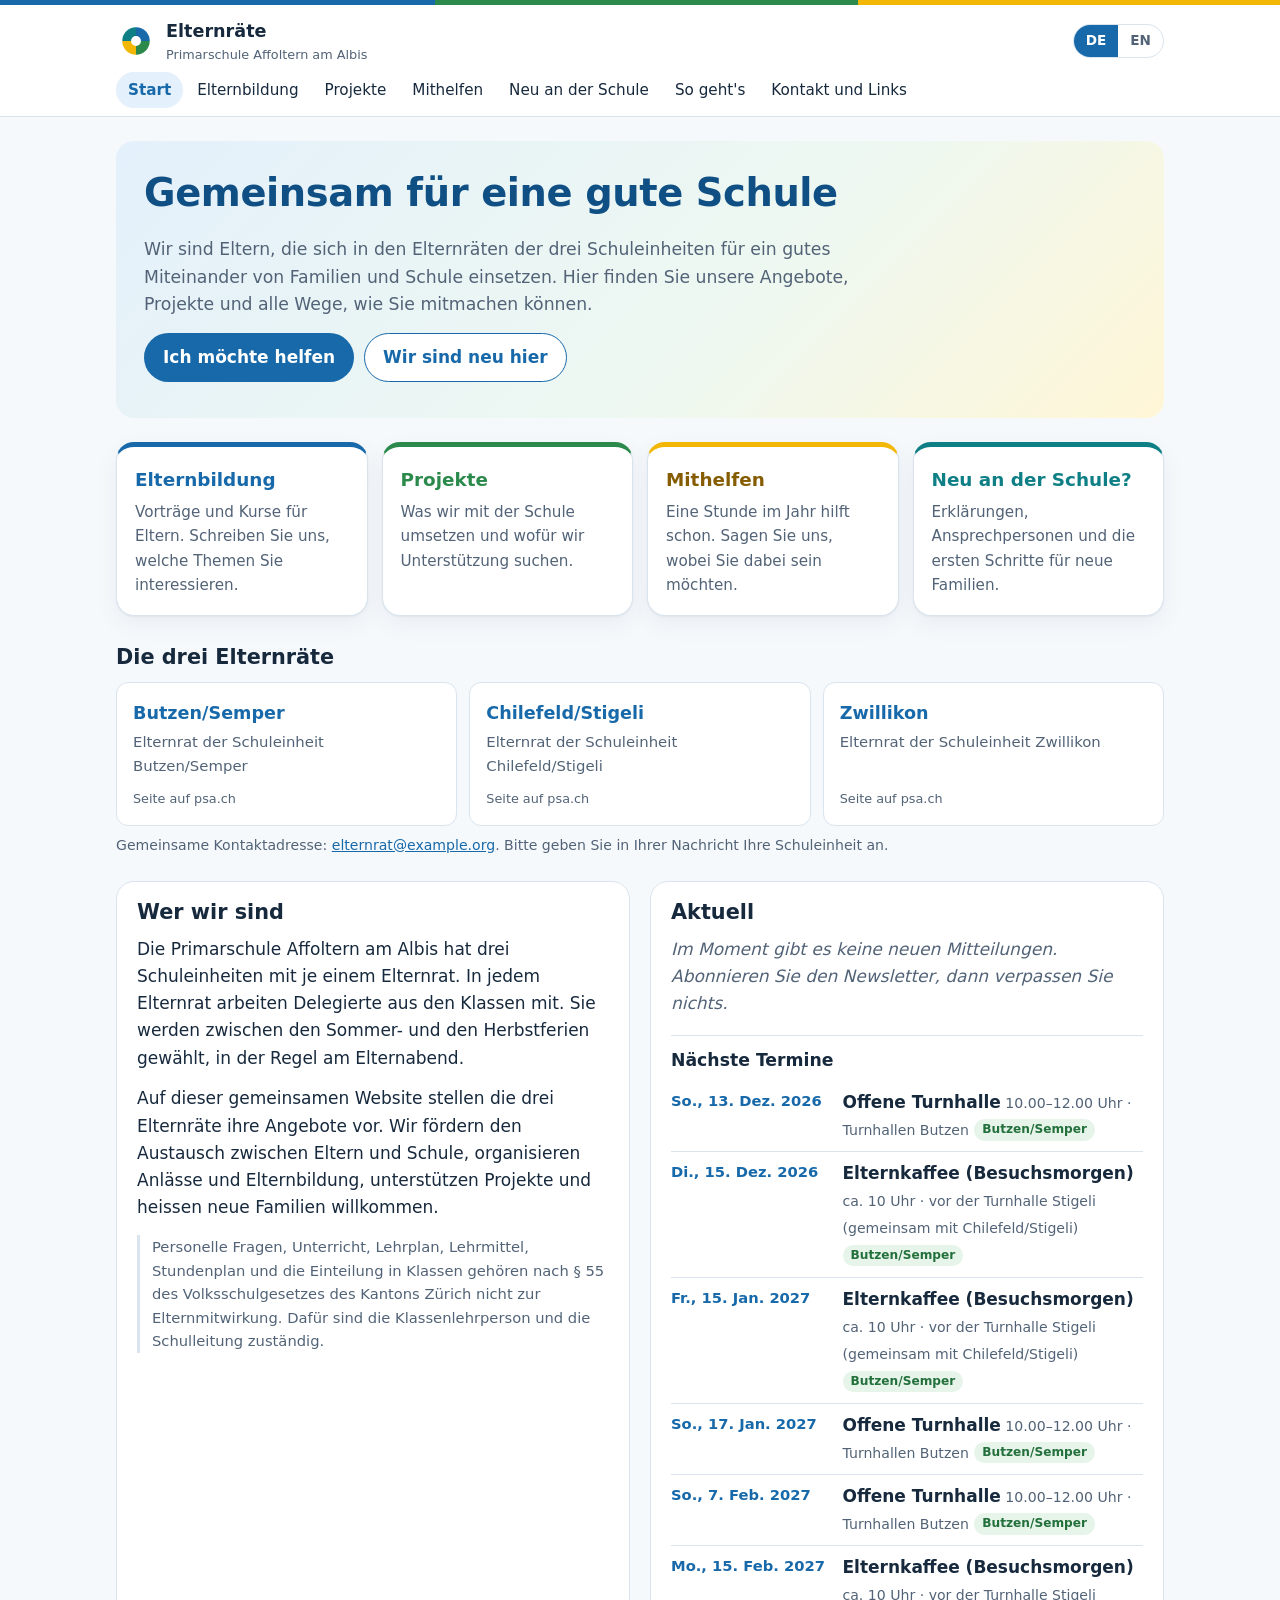
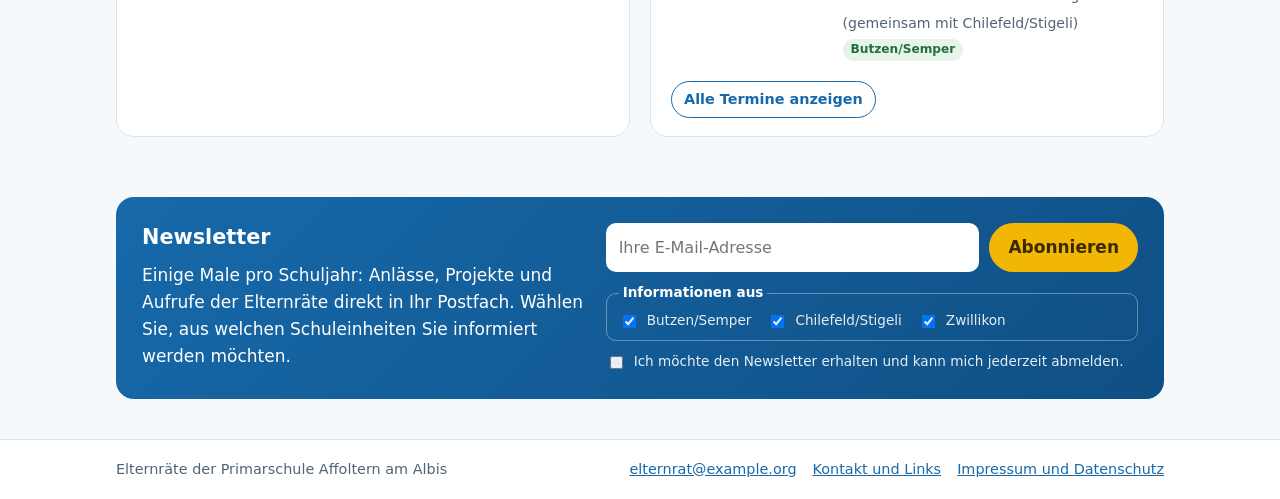
==== commit 62da71ad: "Inhalte aus dem Padlet des Elternrats Butzen/Semper/Breiten Termine bis Dezember 2027 auf der Starts" ====
--- a/website/index.html
+++ b/website/index.html
@@ -90,6 +90,8 @@
         <section class="panel">
           <h2>Aktuell</h2>
           <div id="news"></div>
+          <h3 class="sub-h">Nächste Termine</h3>
+          <div id="termine"></div>
         </section>
       </div>
     </section>
@@ -220,6 +222,10 @@
       <h2>Aktuelle Projekte</h2>
       <div id="projects"></div>
 
+      <h2>Ideen, die wir prüfen</h2>
+      <p>Diese Ideen sind noch in Planung. Möchten Sie bei einer davon mitmachen? Melden Sie sich mit dem Formular unten.</p>
+      <div id="ideen" class="idea-grid"></div>
+
       <section class="panel">
         <h2>Melden Sie sich, wenn Sie helfen möchten</h2>
         <form class="form" data-form="projekt">
@@ -537,6 +543,7 @@
         <h2>Datenschutz</h2>
         <p>Diese Website setzt keine Cookies, verwendet keine Statistik- oder Werbedienste und bindet keine Inhalte von Facebook oder anderen sozialen Netzwerken ein. Links zu anderen Websites öffnen deren Seiten; dort gelten deren Datenschutzbestimmungen.</p>
         <p>Wenn Sie ein Formular nutzen, werden Ihre Angaben per E-Mail an die gemeinsame Adresse der Elternräte gesendet. Wir verwenden sie nur für den Zweck, den Sie im Formular angeben, leiten sie an den Elternrat Ihrer Schuleinheit weiter und geben sie nicht an Dritte weiter. Angaben zu Einsätzen und Anlässen löschen wir spätestens am Ende des Schuljahres, sofern Sie nicht ausdrücklich in unserer Liste der Helferinnen und Helfer bleiben möchten.</p>
+        <p id="privacy-google" hidden>Für Anmeldungen zu Einsätzen verwenden wir ein Google-Formular. Ihre Angaben werden in einem Google-Konto der Elternräte gespeichert und sind nur für die Elternräte sichtbar. Auf dieser Website erscheint nur die Anzahl der Anmeldungen, nie Ihr Name. Google verarbeitet die Daten möglicherweise auch ausserhalb der Schweiz.</p>
         <p id="newsletter-privacy">Für den Newsletter speichern wir Ihre E-Mail-Adresse und die gewählten Schuleinheiten. Sie können sich jederzeit abmelden.</p>
         <p>Sie können jederzeit Auskunft über Ihre gespeicherten Angaben verlangen und deren Berichtigung oder Löschung beantragen. Schreiben Sie dazu an <a data-email href="#"></a>.</p>
       </section>
--- a/website/styles.css
+++ b/website/styles.css
@@ -139,6 +139,26 @@
 .nl-units { grid-column: 1 / -1; border-color: rgba(255, 255, 255, .35); display: flex; flex-wrap: wrap; gap: 4px 16px; padding: 6px 12px 8px; }
 .nl-units legend { font-size: .85rem; font-weight: 600; }
 
+/* Aufrufe mit Schichten */
+.bar { height: 8px; border-radius: 4px; background: var(--soft); overflow: hidden; margin: 2px 0 10px; }
+.bar i { display: block; height: 100%; width: 0; background: var(--green); border-radius: 4px; }
+.shifts { list-style: none; padding: 0; margin: 0; }
+.shift { display: flex; flex-wrap: wrap; justify-content: space-between; align-items: center; gap: 8px 16px; padding: 10px 0; border-top: 1px solid var(--line); }
+.shift.full { opacity: .7; }
+
+/* Termine und Ideen */
+.sub-h { margin-top: 18px; padding-top: 14px; border-top: 1px solid var(--line); }
+.dates { list-style: none; padding: 0; margin: 0 0 10px; }
+.dates li { display: grid; grid-template-columns: 9.5em 1fr; gap: 10px; padding: 8px 0; border-bottom: 1px solid var(--line); }
+.dates li:last-child { border-bottom: 0; }
+.dates time { font-weight: 700; color: var(--primary); font-size: .92rem; }
+@media (max-width: 480px) { .dates li { grid-template-columns: 1fr; gap: 2px; } }
+.idea-grid { display: grid; grid-template-columns: repeat(auto-fill, minmax(240px, 1fr)); gap: 12px; }
+.idea-card { display: flex; flex-direction: column; gap: 4px; padding: 16px; background: var(--surface); border: 1px dashed var(--primary); border-radius: 14px; }
+.idea-card h3 { margin: 0; }
+.idea-card p { margin: 0; color: var(--muted); font-size: .95rem; }
+.idea-card .btn { margin-top: auto; align-self: flex-start; }
+
 /* Formulare */
 .form { display: grid; gap: 14px; max-width: 760px; }
 .row { display: grid; grid-template-columns: repeat(auto-fit, minmax(220px, 1fr)); gap: 12px; }
